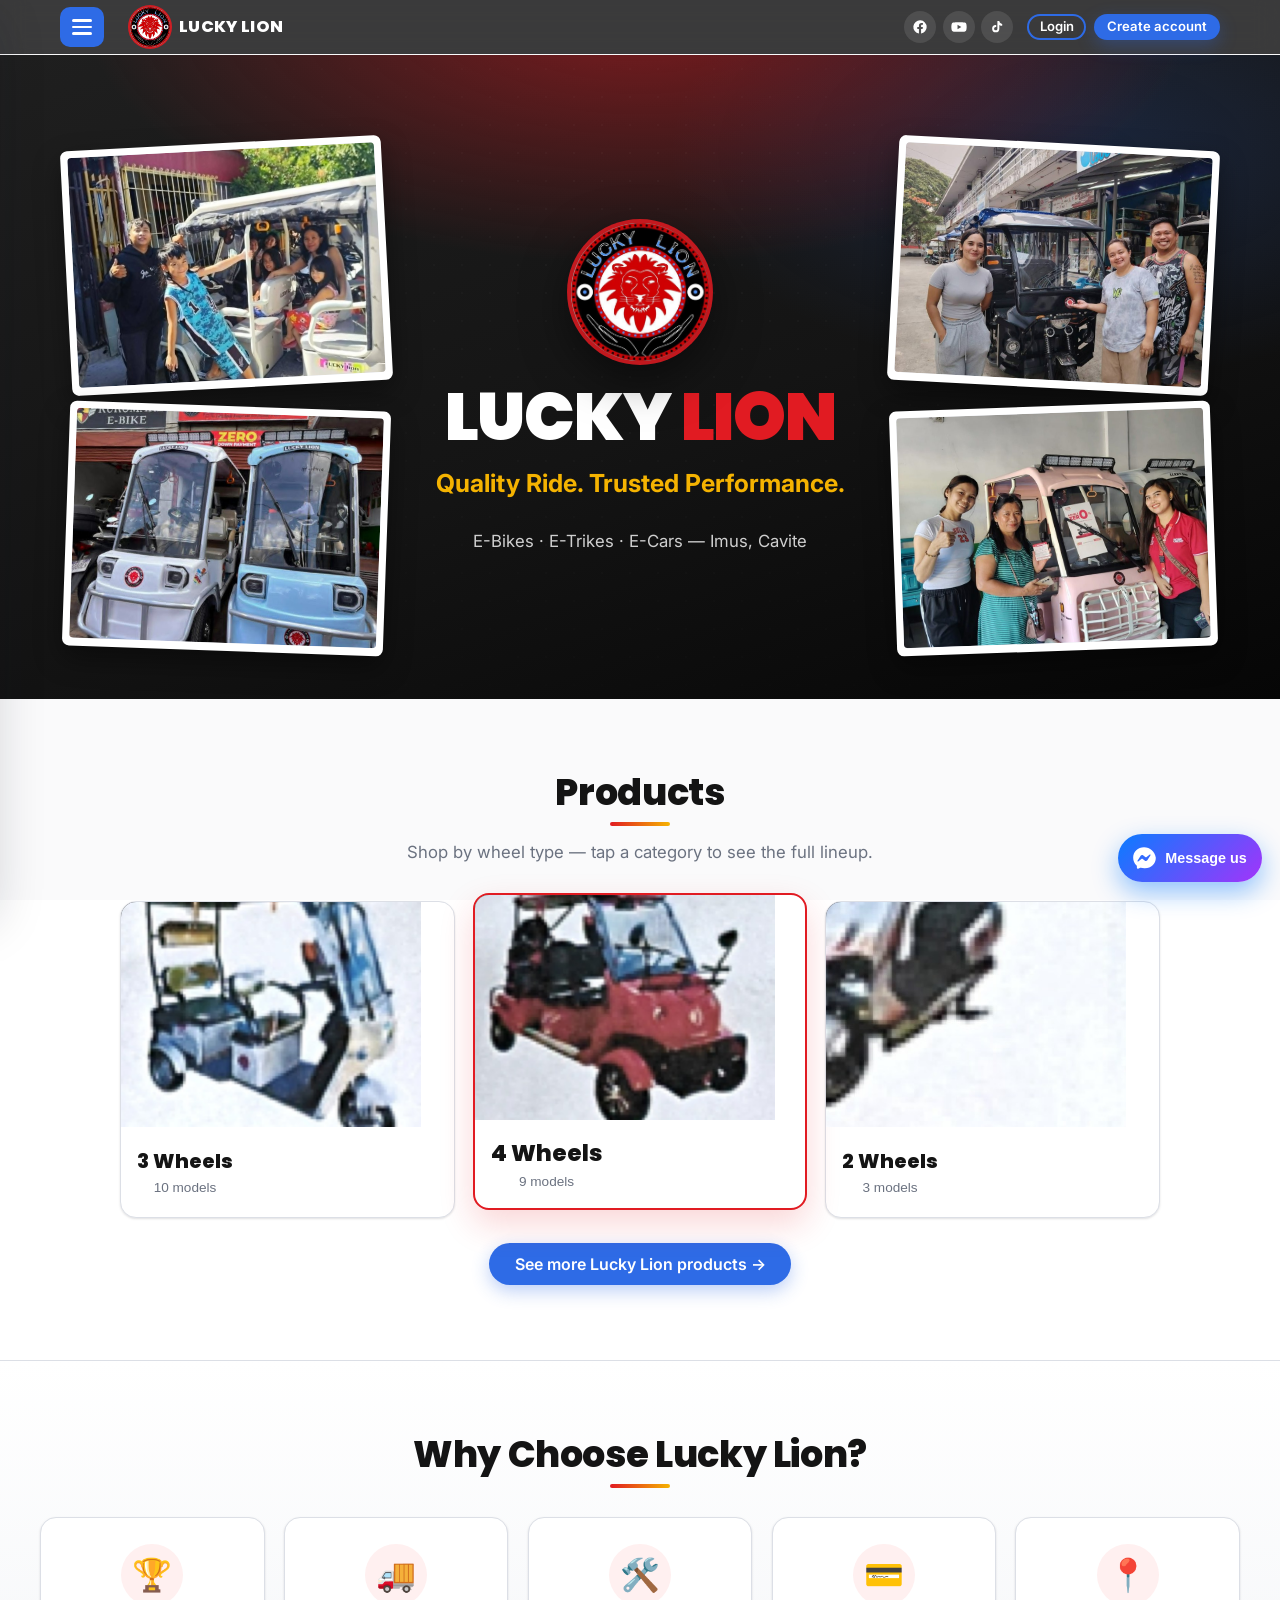
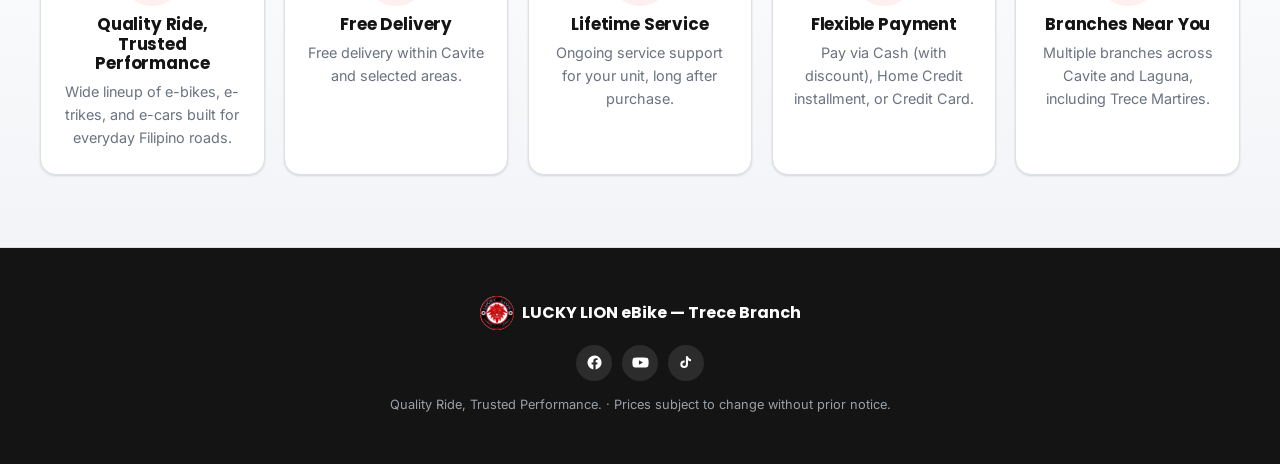
==== index.html @ f58fa8bd "Admin QA fix batch (9 items) incl. Trash Bin + Activity Log Implements the panel/QA feedback list: 1" ====
<!DOCTYPE html>
<html lang="en">
<head>
  <meta charset="UTF-8" />
  <meta name="viewport" content="width=device-width, initial-scale=1.0" />
  <title>Lucky Lion eBike</title>
  <meta name="description" content="Lucky Lion eBike — e-bikes, e-trikes, and e-cars across Cavite. Main branch: Buhay na Tubig, Imus. Quality Ride, Trusted Performance." />
  <meta name="theme-color" content="#141414" />
  <link rel="icon" href="assets/logo.jpg" />
  <link rel="preconnect" href="https://fonts.googleapis.com" />
  <link rel="preconnect" href="https://fonts.gstatic.com" crossorigin />
  <link href="https://fonts.googleapis.com/css2?family=Inter:wght@400;500;600;700&family=Poppins:wght@600;700;800;900&display=swap" rel="stylesheet" />
  <link rel="stylesheet" href="css/styles.css?v=20261110a" />
</head>
<body>
  <div id="themeDecor" aria-hidden="true"></div>

  <!-- sale/announcement ribbon — kept ABOVE the sticky header so it's never covered -->
  <div id="themeRibbon" class="theme-ribbon hidden" role="status"></div>

  <!-- ============ HEADER ============ -->
  <header class="site-header" id="siteHeader">
    <div class="header-inner">
      <!-- left: menu button opens the navigation sidebar (all nav + account live inside) -->
      <button class="hamburger drawer-btn" id="navDrawerBtn" aria-label="Open menu" aria-controls="publicDrawer" aria-expanded="false">
        <span></span><span></span><span></span>
        <span class="menu-badge hidden" id="memberMsgBadge" aria-hidden="true"></span>
      </button>

      <!-- brand -->
      <a href="#top" class="brand" aria-label="Lucky Lion home">
        <span class="logo-wrap"><img class="brand-mark" src="assets/logo.jpg" alt="Lucky Lion logo" /></span>
        <span class="brand-text" translate="no">LUCKY&nbsp;LION</span>
      </a>

      <!-- top-right: socials + (guest) Login/Create account + (member) bell + profile avatar -->
      <div class="nav-right">
        <div class="socials" id="hdrSocials"></div>
        <div class="hdr-auth guest-only" id="hdrAuth">
          <button class="btn btn-ghost btn-sm" id="loginBtn">Login</button>
          <button class="btn btn-primary btn-sm" id="signupBtn">Create account</button>
        </div>
        <div class="notif member-only" id="notifWrap">
          <button class="notif-btn" id="notifBell" aria-label="Notifications" aria-expanded="false">🔔<span class="notif-dot hidden" id="notifDot"></span></button>
          <div class="notif-panel hidden" id="notifPanel">
            <div class="notif-head">Notifications</div>
            <div class="notif-list" id="notifList"></div>
          </div>
        </div>
        <!-- customer profile avatar (shown when logged in) → My Profile / Log out -->
        <div class="member-menu member-only" id="memberAvatarMenu">
          <button class="avatar-btn" id="memberAvatarBtn" aria-label="Account menu" aria-expanded="false"><span class="avatar avatar-ph" id="memberAvatarImg">U</span></button>
          <div class="dropdown hidden" id="memberAvatarDropdown">
            <div class="dropdown-head" id="memberAvatarName">Member</div>
            <button data-panel="profile" id="avatarProfileBtn">🪪 My Profile</button>
            <button class="danger" id="logoutBtn">⏻ Log out</button>
          </div>
        </div>
      </div>
    </div>
  </header>

  <!-- ============ LEFT NAVIGATION SIDEBAR (all navigation lives here) ============ -->
  <div class="drawer-scrim hidden" id="publicScrim"></div>
  <aside class="drawer" id="publicDrawer" aria-label="Site menu" aria-hidden="true">
    <div class="drawer-top">
      <div class="drawer-user">
        <span class="logo-wrap"><img class="brand-mark" src="assets/logo.jpg" alt="" /></span>
        <div class="drawer-user-txt">
          <strong id="memberName">Lucky Lion</strong>
          <span id="drawerTagline">Quality Ride, Trusted Performance.</span>
        </div>
      </div>
      <button class="drawer-close" id="publicDrawerClose" aria-label="Close menu">Close</button>
    </div>
    <nav class="drawer-nav" aria-label="Site sections">
      <div class="drawer-group">Browse</div>
      <a class="drawer-link drawer-navlink" href="#store"><span class="di">🛒</span>Products</a>
      <a class="drawer-link drawer-navlink" data-cat="4-wheels" href="#products"><span class="di">🚗</span>4 Wheels</a>
      <a class="drawer-link drawer-navlink" data-cat="3-wheels" href="#products"><span class="di">🛺</span>3 Wheels</a>
      <a class="drawer-link drawer-navlink" data-cat="2-wheels" href="#products"><span class="di">🏍️</span>2 Wheels</a>
      <a class="drawer-link drawer-navlink" href="#about"><span class="di">ℹ️</span>About</a>
      <a class="drawer-link drawer-navlink" href="#location"><span class="di">📍</span>Location</a>

      <!-- shown when logged IN -->
      <div class="drawer-group member-only">My account</div>
      <button class="drawer-link member-only" id="memberDashBtn"><span class="di">🏠</span>Dashboard</button>
      <button class="drawer-link member-only" data-panel="profile"><span class="di">🪪</span>Profile</button>
      <button class="drawer-link member-only" data-panel="ebikes"><span class="di">🛵</span>My E-Bikes</button>
      <button class="drawer-link member-only" data-panel="messages"><span class="di">💬</span>Messages<span class="di-badge hidden" id="memberMsgBadge2"></span></button>
      <button class="drawer-link member-only" data-panel="maintenance"><span class="di">🔧</span>Maintenance</button>
      <button class="drawer-link member-only" data-panel="tips"><span class="di">💡</span>Tips</button>
      <button class="drawer-link member-only" data-panel="roadrules"><span class="di">🛑</span>Road Rules</button>
      <button class="drawer-link member-only" data-panel="schedule"><span class="di">🗓️</span>Schedule Repair</button>
    </nav>
  </aside>

  <main id="top">
    <!-- ============ HERO ============ -->
    <section class="hero" id="hero">
      <div class="hero-grid">
        <!-- left photo stack (desktop) -->
        <div class="hero-photos left" id="heroLeft" aria-hidden="true"></div>

        <div class="hero-center">
          <span class="logo-wrap hero-logo-wrap"><img class="hero-mark" src="assets/logo.jpg" alt="Lucky Lion eBike" /></span>
          <h1 class="hero-title" translate="no">LUCKY <span>LION</span></h1>
          <p class="hero-tagline" id="heroTagline">Quality Ride. Trusted Performance.</p>
          <p class="hero-sub">E-Bikes · E-Trikes · E-Cars — Imus, Cavite</p>
          <!-- single rotating photo (mobile only) -->
          <div class="hero-photos-mobile" id="heroMobile" aria-hidden="true"></div>
        </div>

        <!-- right photo stack (desktop) -->
        <div class="hero-photos right" id="heroRight" aria-hidden="true"></div>
      </div>
    </section>

    <!-- ============ STORE (homepage: 3 category tiles + see-more) ============ -->
    <section class="section" id="store">
      <h2 class="section-title">Products</h2>
      <p class="section-lead">Shop by wheel type — tap a category to see the full lineup.</p>
      <div id="storeGroups"><!-- 3 category tiles + See more, filled by app.js --></div>
    </section>

    <!-- ============ PRODUCTS LISTING (in-page page at #products) ============ -->
    <section class="section" id="productsView">
      <button class="view-back" id="productsBack" type="button"><span aria-hidden="true">←</span> Back to home</button>
      <h2 class="section-title">Our Products</h2>
      <p class="section-lead">The full Lucky Lion lineup. Tap any unit for photos, colours, and specs.</p>
      <div class="products-tabs" id="productsTabs"><!-- category tabs, filled by app.js --></div>
      <div id="productsGrid"><!-- filled by app.js --></div>
    </section>

    <!-- ============ PRODUCT DETAIL (dedicated per-unit page at #product/<id>) ============ -->
    <section class="section" id="productDetail">
      <button class="view-back" id="productDetailBack" type="button"><span aria-hidden="true">←</span> Back to products</button>
      <div id="productDetailBody"><!-- filled by app.js --></div>
    </section>

    <!-- ============ CUSTOMER DASHBOARD (in-page "page" at #account) ============ -->
    <section class="section" id="accountView">
      <button class="view-back" id="accountBack" type="button"><span aria-hidden="true">←</span> Browse products</button>
      <div id="accountBody"><!-- filled by app.js --></div>
    </section>

    <!-- ============ WHY CHOOSE US ============ -->
    <section class="section section-alt" id="why">
      <h2 class="section-title" id="whyHeading">Why Choose Lucky Lion?</h2>
      <div class="why-grid" id="whyGrid"><!-- filled by app.js --></div>
    </section>

    <!-- ============ ABOUT (in-page "page" at #about) ============ -->
    <section class="section" id="about">
      <button class="view-back" id="aboutBack" type="button"><span aria-hidden="true">←</span> Back to home</button>
      <h2 class="section-title" id="aboutHeading">About Lucky Lion eBike</h2>
      <p class="about-body" id="aboutBody"></p>
      <figure class="award">
        <img src="assets/about/award-world-class.jpg"
             alt="Lucky Lion receiving the World Class Philippines Award for Best E-Bike Marketing Company (2022): a gold trophy, achiever medal, and framed certificate."
             loading="lazy" />
        <figcaption>
          <span class="award-badge">🏆 Award-winning</span>
          <strong>World Class Philippines — Best E-Bike Marketing Company</strong>
          <span>Conferred to Lucky Lion by The World Class Philippines Awards Council at Okada Manila on 14 December 2022 — recognizing our success and achievements in the e-bike industry.</span>
        </figcaption>
      </figure>
    </section>

    <!-- ============ LOCATION (in-page "page" at #location) ============ -->
    <section class="section section-alt" id="location">
      <button class="view-back" id="locationBack" type="button"><span aria-hidden="true">←</span> Back to home</button>
      <h2 class="section-title">Our Locations</h2>
      <p class="section-lead">Visit any Lucky Lion branch across Cavite. Tap Call or Get directions for the branch nearest you.</p>
      <div id="locationList"><!-- filled by app.js --></div>
    </section>
  </main>

  <!-- ============ FOOTER ============ -->
  <footer class="site-footer">
    <div class="brand small" translate="no"><img src="assets/logo.jpg" alt="" /> LUCKY LION eBike — Trece Branch</div>
    <div class="footer-socials" id="footerSocials"></div>
    <p class="foot-note">Quality Ride, Trusted Performance. · Prices subject to change without prior notice.</p>
  </footer>

  <!-- floating Messenger button — opens an upward branch picker -->
  <div class="fab-msg-wrap" id="fabMsgWrap">
    <div class="fab-msg-menu hidden" id="fabMsgMenu" role="menu" aria-label="Message a branch">
      <div class="fab-msg-head">Message a branch</div>
      <div class="fab-msg-list" id="fabMsgList"><!-- filled by app.js --></div>
    </div>
    <button class="fab-messenger" id="fabMessenger" type="button" aria-haspopup="true" aria-expanded="false" aria-label="Message us on Messenger">
      <svg viewBox="0 0 24 24" aria-hidden="true"><path d="M12 2C6.36 2 2 6.13 2 11.7c0 2.91 1.19 5.44 3.14 7.19.16.14.26.35.27.57l.05 1.78c.02.57.6.94 1.12.71l1.99-.88c.17-.07.36-.09.54-.04 1.19.33 2.46.48 3.8.42 5.64 0 10-4.13 10-9.7C22 6.13 17.64 2 12 2Zm6 7.46-2.93 4.66c-.47.74-1.47.93-2.18.4l-2.33-1.75a.6.6 0 0 0-.72 0l-3.15 2.39c-.42.32-.97-.18-.69-.63l2.93-4.66c.47-.74 1.47-.93 2.18-.4l2.33 1.75c.21.16.51.16.72 0l3.15-2.39c.42-.32.97.18.69.63Z"/></svg>
      <span>Message us</span>
    </button>
  </div>

  <!-- ============ MODALS ============ -->
  <!-- login -->
  <div class="modal-backdrop hidden" id="loginModal">
    <div class="modal modal-sm" role="dialog" aria-modal="true">
      <button class="modal-close" data-close>&times;</button>
      <h3 class="modal-title">Member Login</h3>
      <p class="modal-note">New here? <a href="#" id="toSignupLink" class="link">Create an account</a>.</p>
      <form id="loginForm" class="form">
        <label>Username <input type="text" id="loginUser" autocomplete="username" required /></label>
        <label>Password <input type="password" id="loginPass" autocomplete="current-password" required /></label>
        <label class="checkbox chk-show"><input type="checkbox" id="loginShowPass" /> Show password</label>
        <div class="form-row">
          <label class="checkbox"><input type="checkbox" id="loginRemember" /> Remember me</label>
          <a href="#" id="forgotLink" class="link">Forgot password?</a>
        </div>
        <p class="form-error hidden" id="loginError"></p>
        <button type="submit" class="btn btn-primary full">Login</button>
      </form>
      <p class="demo-hint">Demo — customer: <code>user / user123</code> · staff: <code>staff / staff123</code> · admin: <code>admin / admin123</code></p>
    </div>
  </div>

  <!-- contact number picker -->
  <div class="modal-backdrop hidden" id="contactModal">
    <div class="modal modal-sm" role="dialog" aria-modal="true">
      <button class="modal-close" data-close>&times;</button>
      <h3 class="modal-title">📞 Contact Lucky Lion</h3>
      <p class="modal-note">Choose the line for your concern.</p>
      <div id="contactPickList" class="pick-list"></div>
    </div>
  </div>

  <!-- create account -->
  <div class="modal-backdrop hidden" id="signupModal">
    <div class="modal modal-sm" role="dialog" aria-modal="true">
      <button class="modal-close" data-close>&times;</button>
      <h3 class="modal-title">Create your account</h3>
      <p class="modal-note">Join to book repairs, track your e-bikes, and message the branch directly.</p>
      <form id="signupForm" class="form">
        <label>Full name <input name="name" autocomplete="name" required /></label>
        <label>Username <input name="username" autocomplete="username" required /></label>
        <label>Password <input name="password" type="password" autocomplete="new-password" required minlength="4" /></label>
        <label class="checkbox chk-show"><input type="checkbox" id="signupShowPass" /> Show password</label>
        <div class="grid2">
          <label>Phone <input name="phone" autocomplete="tel" inputmode="numeric" /></label>
          <label>Email <input name="email" type="email" autocomplete="email" /></label>
        </div>
        <label>Address <input name="address" autocomplete="street-address" /></label>
        <label>Nearest branch <select name="branch" id="signupBranch" required>
          <option value="" selected disabled>— choose the branch nearest you —</option>
        </select></label>
        <p class="form-error hidden" id="signupError"></p>
        <button type="submit" class="btn btn-primary full">Create account</button>
      </form>
      <p class="demo-hint">Already have an account? <a href="#" id="toLoginLink" class="link">Log in</a></p>
    </div>
  </div>

  <!-- member panel (profile/etc.) -->
  <div class="modal-backdrop hidden" id="panelModal">
    <div class="modal" role="dialog" aria-modal="true">
      <button class="modal-close" data-close>&times;</button>
      <div id="panelBody"></div>
    </div>
  </div>

  <script src="js/config.js?v=20260827a"></script>
  <script src="js/branches.js?v=20261110a"></script>
  <script src="js/themes.js?v=20260827a"></script>
  <script src="js/store.js?v=20260827a"></script>
  <script src="js/api.js?v=20261110a"></script>
  <script src="js/app.js?v=20261110a"></script>
</body>
</html>
---- css/styles.css ----
/* ===========================================================
   Lucky Lion eBike — modern theme
   Palette from the real logo: red #E11B22 · black #141414 · blue #2E6BE6
   Fully responsive (mobile / tablet / desktop). Vanilla CSS, no build step.
   =========================================================== */
:root {
  --red: #e11b22;
  --red-dark: #b3141b;
  --red-soft: #fff0f0;
  /* blue (from the logo) = everyday interaction: secondary buttons, hovers, selected
     states, focus. Red stays for the brand, primary CTAs, SALE badges and destructive actions. */
  --accent: #2e6be6;
  --accent-dark: #1d52c4;
  --accent-soft: #eef3fe;
  --ink: #141414;
  --ink-2: #3a3a3a;
  --blue: #2e6be6;
  --gold: #f5b301;
  --paper: #ffffff;
  --bg: #fafafb;
  --mist: #f2f4f7;
  --line: #dcdfe6;
  --divider: #c3c8d2;
  --muted: #6b7280;

  --shadow-sm: 0 1px 2px rgba(16, 24, 40, .06), 0 1px 3px rgba(16, 24, 40, .08);
  --shadow: 0 8px 24px rgba(16, 24, 40, .10);
  --shadow-lg: 0 20px 48px rgba(16, 24, 40, .18);
  --ring: 0 0 0 3px rgba(46, 107, 230, .25);

  --r-sm: 10px; --r: 16px; --r-lg: 22px; --r-pill: 999px;
  --maxw: 1200px;
  --header-h: 54px;
  --font-body: "Inter", system-ui, -apple-system, "Segoe UI", Roboto, Arial, sans-serif;
  --font-head: "Poppins", var(--font-body);
  --ease: cubic-bezier(.4, 0, .2, 1);
}

* { box-sizing: border-box; }
html { scroll-behavior: smooth; scroll-padding-top: calc(var(--header-h) + 12px); -webkit-text-size-adjust: 100%; overflow-x: hidden; }
body {
  margin: 0; font-family: var(--font-body); color: var(--ink); background: transparent;
  line-height: 1.6; -webkit-font-smoothing: antialiased; overflow-x: hidden;
}
#themeDecor { position: fixed; inset: 0; z-index: -1; background: var(--bg); pointer-events: none; }
h1, h2, h3, h4 { font-family: var(--font-head); line-height: 1.15; margin: 0; letter-spacing: -.01em; }
a { color: inherit; text-decoration: none; }
img { max-width: 100%; display: block; }
.hidden { display: none !important; }
::selection { background: var(--red); color: #fff; }
/* hide scrollbars (removes the scrollbar "line" some mobile browsers overlay) */
html { scrollbar-width: none; -ms-overflow-style: none; }
::-webkit-scrollbar { width: 0; height: 0; background: transparent; }

/* ---------- buttons ---------- */
.btn {
  cursor: pointer; border: 0; border-radius: var(--r-pill);
  padding: .62rem 1.25rem; font-family: var(--font-body); font-weight: 600; font-size: .92rem;
  display: inline-flex; align-items: center; gap: .45rem; line-height: 1;
  transition: transform .12s var(--ease), box-shadow .18s var(--ease), background .18s var(--ease), color .18s var(--ease);
  white-space: nowrap;
}
.btn:active { transform: translateY(1px) scale(.99); }
.btn-primary { background: var(--accent); color: #fff; box-shadow: 0 6px 18px rgba(46, 107, 230, .32); }
.btn-primary:hover { background: var(--accent-dark); box-shadow: 0 10px 26px rgba(46, 107, 230, .4); transform: translateY(-1px); }
.btn-login { background: #fff; color: var(--ink); box-shadow: var(--shadow-sm); }
.btn-login:hover { background: #f3f4f6; }
.btn-ghost { background: transparent; color: var(--accent); box-shadow: inset 0 0 0 2px var(--accent); }
.btn-ghost:hover { background: var(--accent); color: #fff; }
.btn.full { width: 100%; justify-content: center; }
.btn-sm { padding: .38rem .8rem; font-size: .82rem; }
:focus-visible { outline: none; box-shadow: var(--ring); border-radius: 8px; }

/* ===========================================================
   HEADER
   =========================================================== */
.site-header {
  position: sticky; top: 0; z-index: 60;
  color: #fff; border-bottom: 1px solid rgba(255, 255, 255, .08);
}
/* Glass (tint + blur) lives on a pseudo-element, NOT on .site-header itself:
   a backdrop-filter on the header would make it the containing block for the
   fixed mobile account drawer, collapsing it to ~0 height. */
.site-header::before {
  content: ""; position: absolute; inset: 0; z-index: -1;
  background: rgba(17, 17, 17, .82);
  -webkit-backdrop-filter: saturate(160%) blur(12px);
  backdrop-filter: saturate(160%) blur(12px);
}
.header-inner {
  max-width: var(--maxw); margin: 0 auto; min-height: var(--header-h);
  display: flex; align-items: center; gap: 1.6rem;
  padding: 5px 1.25rem;
}
.nav-toggle {
  display: none; width: 42px; height: 40px; border: 0; border-radius: var(--r-sm);
  background: rgba(255, 255, 255, .1); cursor: pointer; padding: 0 11px; gap: 5px;
  flex-direction: column; align-items: center; justify-content: center;
}
.nav-toggle span { display: block; width: 20px; height: 2px; background: #fff; border-radius: 2px; transition: .25s var(--ease); }
.nav-toggle[aria-expanded="true"] span:nth-child(1) { transform: translateY(7px) rotate(45deg); }
.nav-toggle[aria-expanded="true"] span:nth-child(2) { opacity: 0; }
.nav-toggle[aria-expanded="true"] span:nth-child(3) { transform: translateY(-7px) rotate(-45deg); }

.nav-left { display: flex; gap: 1.5rem; align-items: center; flex: 1; justify-content: space-evenly; }
.nav-link {
  font-weight: 500; font-size: .94rem; color: #e5e7eb; padding: .35rem .15rem; position: relative;
}
.nav-link::after {
  content: ""; position: absolute; left: 0; right: 0; bottom: -2px; height: 2px;
  background: var(--accent); border-radius: 2px; transform: scaleX(0); transform-origin: left; transition: transform .2s var(--ease);
}
.nav-link:hover { color: #fff; }
.nav-link:hover::after { transform: scaleX(1); }
/* Store dropdown (desktop hover) */
.nav-item { position: relative; display: flex; align-items: center; }
.nav-caret { font-size: .7rem; opacity: .85; margin-left: .1rem; }
.nav-sub {
  position: absolute; top: 100%; left: -12px; min-width: 190px; z-index: 60;
  display: flex; flex-direction: column; gap: 2px; padding: .4rem;
  background: rgba(17, 17, 17, .98); -webkit-backdrop-filter: blur(12px); backdrop-filter: blur(12px);
  border: 1px solid rgba(255, 255, 255, .1); border-radius: 12px; box-shadow: var(--shadow-lg);
  opacity: 0; visibility: hidden; transform: translateY(6px); transition: opacity .18s var(--ease), transform .18s var(--ease);
}
.nav-item.has-sub:hover .nav-sub, .nav-item.has-sub:focus-within .nav-sub { opacity: 1; visibility: visible; transform: translateY(0); }
.nav-sublink { color: #e5e7eb; padding: .5rem .7rem; border-radius: 8px; font-size: .9rem; font-weight: 500; white-space: nowrap; }
.nav-sublink:hover { background: rgba(255, 255, 255, .09); color: #fff; }
.wheel-group { scroll-margin-top: 88px; }

.brand { display: flex; align-items: center; gap: .6rem; flex: none; }
.logo-wrap { position: relative; display: inline-block; line-height: 0; border-radius: 50%; }
.hero-logo-wrap { display: block; width: fit-content; margin: 0 auto 1.1rem; }
/* decorative bow sitting on top of the framed circle */
.theme-topper { position: absolute; top: -11px; left: 50%; transform: translateX(-50%); width: 28px; height: 18px; z-index: 4; pointer-events: none; filter: drop-shadow(0 1px 2px rgba(0, 0, 0, .35)); }
.theme-topper svg { display: block; width: 100%; height: 100%; }
.hero-logo-wrap .theme-topper { width: 54px; height: 34px; top: -20px; }
/* themed frame ring around the whole logo circle (only when a theme is active) */
body[data-theme] .logo-wrap { padding: 4px; box-shadow: 0 2px 10px rgba(0, 0, 0, .28); }
body[data-theme] .hero-logo-wrap { padding: 7px; }
body[data-theme] .brand-mark { box-shadow: 0 0 0 2px #fff; }
body[data-theme] .hero-mark { box-shadow: 0 0 0 3px #fff; }
body[data-theme="newyear"] .logo-wrap { background: repeating-conic-gradient(#1a2980 0 20deg, #26d0ce 20deg 40deg); }
body[data-theme="valentines"] .logo-wrap { background: repeating-conic-gradient(#e0245e 0 20deg, #ff9dc0 20deg 40deg); }
body[data-theme="easter"] .logo-wrap { background: conic-gradient(#a1c4fd, #c2e9fb, #e0c3fc, #ffd1e8, #a1c4fd); }
body[data-theme="summer"] .logo-wrap { background: repeating-conic-gradient(#ff8008 0 20deg, #ffd200 20deg 40deg); }
body[data-theme="mothers"] .logo-wrap { background: repeating-conic-gradient(#cc2b5e 0 20deg, #ff9a9e 20deg 40deg); }
body[data-theme="fathers"] .logo-wrap { background: repeating-conic-gradient(#283e51 0 20deg, #4b79a1 20deg 40deg); }
body[data-theme="backtoschool"] .logo-wrap { background: repeating-conic-gradient(#c0392b 0 20deg, #f5af19 20deg 40deg); }
body[data-theme="independence"] .logo-wrap { background: conic-gradient(#0038a8 0 33%, #ce1126 33% 66%, #fcd116 66% 100%); }
body[data-theme="halloween"] .logo-wrap { background: repeating-conic-gradient(#ff7518 0 18deg, #1a1a1a 18deg 36deg); }
body[data-theme="christmas"] .logo-wrap { background: repeating-conic-gradient(#c0392b 0 18deg, #fff 18deg 36deg, #146b3a 36deg 54deg, #fff 54deg 72deg); }
body[data-theme="yearend"] .logo-wrap { background: repeating-conic-gradient(#414345 0 20deg, #bdc3c7 20deg 40deg); }
.theme-ribbon { color: #fff; text-align: center; font-weight: 700; font-size: .85rem; padding: .5rem 1rem; letter-spacing: .3px; }

/* themed frame around the hero photo polaroids */
body[data-theme="newyear"] { --frame1: #1a2980; --frame2: #26d0ce; }
body[data-theme="valentines"] { --frame1: #e0245e; --frame2: #ff9dc0; }
body[data-theme="easter"] { --frame1: #8ec5fc; --frame2: #e0c3fc; }
body[data-theme="summer"] { --frame1: #ff8008; --frame2: #ffd200; }
body[data-theme="mothers"] { --frame1: #cc2b5e; --frame2: #ff9a9e; }
body[data-theme="fathers"] { --frame1: #283e51; --frame2: #4b79a1; }
body[data-theme="backtoschool"] { --frame1: #c0392b; --frame2: #f5af19; }
body[data-theme="independence"] { --frame1: #0038a8; --frame2: #ce1126; }
body[data-theme="halloween"] { --frame1: #ff7518; --frame2: #1a1a1a; }
body[data-theme="christmas"] { --frame1: #c0392b; --frame2: #146b3a; }
body[data-theme="yearend"] { --frame1: #414345; --frame2: #bdc3c7; }
body[data-theme] .polaroid { box-shadow: 0 0 0 3px var(--frame1, #fff), 0 0 0 6px var(--frame2, transparent), 0 12px 28px rgba(0, 0, 0, .4); }

/* falling festive particles in the hero */
.hero-fall { position: absolute; inset: 0; overflow: hidden; pointer-events: none; z-index: 0; }
.hero-fall span { position: absolute; top: -10%; animation: heroFall linear infinite; will-change: transform; }
@keyframes heroFall { to { transform: translateY(720px) rotate(360deg); } }
@media (prefers-reduced-motion: reduce) { .hero-fall { display: none; } }

/* bottom scenery silhouette (trees / palms) per theme, grounded on a soft snow glow */
.hero-silhouette { position: absolute; left: 0; right: 0; bottom: 0; height: clamp(90px, 13vh, 150px); background-repeat: repeat-x; background-position: bottom center; background-size: auto 100%; opacity: .32; pointer-events: none; z-index: 0; }
.hero-silhouette::after { content: ""; position: absolute; left: 0; right: 0; bottom: 0; height: 40%; background: linear-gradient(to top, rgba(255, 255, 255, .22), transparent); }
.brand-mark { width: 40px; height: 40px; border-radius: 50%; object-fit: cover; box-shadow: 0 0 0 2px rgba(225, 27, 34, .9); }
.brand-text { font-family: var(--font-head); font-weight: 800; letter-spacing: .3px; font-size: 1.02rem; display: flex; flex-direction: column; line-height: 1; }
.brand-text small { font-weight: 600; color: var(--red); letter-spacing: 3px; font-size: .6rem; margin-top: 2px; }

.nav-right { display: flex; align-items: center; gap: .85rem; margin-left: auto; }
.hdr-info { display: flex; flex-direction: row; align-items: center; gap: .95rem; font-size: .8rem; }
.hdr-info > * + *::before {
  content: ""; position: absolute; left: -.5rem; top: 50%; transform: translateY(-50%);
  width: 1px; height: 13px; background: rgba(255, 255, 255, .22);
}
.hdr-info > * { position: relative; }
.hdr-phone { font-weight: 700; color: #fff; white-space: nowrap; display: inline-flex; align-items: center; gap: .3rem; }
.hdr-phone svg { width: 13px; height: 13px; fill: currentColor; flex: none; }
.hdr-mini { color: #cbd5e1; white-space: nowrap; }
.hdr-mini:hover { color: #fff; }
.socials { display: flex; gap: .4rem; }
.socials a { width: 32px; height: 32px; border-radius: 50%; display: grid; place-items: center; background: rgba(255, 255, 255, .1); color: #fff; transition: .2s var(--ease); }
.socials a:hover { background: var(--accent); transform: translateY(-2px); }
.socials svg { width: 16px; height: 16px; fill: currentColor; }

/* member menu */
.member-menu, .guest-menu { position: relative; }
.hamburger { width: 44px; height: 40px; border-radius: var(--r-sm); border: 0; cursor: pointer; background: var(--accent); display: grid; gap: 4px; place-content: center; }
.hamburger span { display: block; width: 20px; height: 2.5px; background: #fff; border-radius: 2px; }
.dropdown {
  position: absolute; right: 0; top: 50px; width: 230px; background: #fff; color: var(--ink);
  border-radius: var(--r); overflow: hidden; box-shadow: var(--shadow-lg); border: 1px solid var(--line);
  animation: pop .16s var(--ease);
}
@keyframes pop { from { opacity: 0; transform: translateY(-6px); } }
.dropdown-head { padding: .8rem 1rem; font-weight: 700; background: var(--ink); color: #fff; font-size: .85rem; }
.dropdown button { display: block; width: 100%; text-align: left; padding: .78rem 1rem; border: 0; background: #fff; cursor: pointer; font: inherit; font-size: .92rem; border-bottom: 1px solid var(--line); transition: .15s var(--ease); }
.dropdown button:last-child { border-bottom: 0; }
.dropdown button:hover { background: var(--mist); color: var(--accent); padding-left: 1.25rem; }
.dropdown button.danger { color: var(--red); font-weight: 600; }
/* Browse links shown inside the account dropdown (all widths now — the tile grid) */
.dropdown-nav { display: block; background: #fff; border-bottom: 2px solid var(--line); }
.drawer-navlink { display: block; padding: .78rem 1rem; color: var(--ink); font-weight: 600; font-size: .92rem; border-bottom: 1px solid var(--line); transition: .15s var(--ease); }
.drawer-navlink:hover { background: var(--mist); color: var(--accent); padding-left: 1.25rem; }
.drawer-sublink { padding-left: 1.9rem; font-weight: 500; font-size: .88rem; color: var(--muted); }
.drawer-sublink:hover { padding-left: 2.1rem; }
/* Account-menu tiles: base (desktop) = plain inline icon before a list-row label.
   Section headers hidden on desktop; the grid/tile look is applied only ≤900px below. */
.menu-sec-h { display: none; }
.mi { display: inline-block; margin-right: .55rem; }
/* Mobile: the account menu is a full-height panel that slides in from the right edge */
@media (max-width: 900px) {
  #guestDropdown, #memberDropdown {
    position: fixed; top: var(--header-h); right: 0; bottom: 0; left: auto;
    width: min(82vw, 320px); max-width: 320px; min-width: 0; border-radius: 0;
    overflow-y: auto; box-shadow: -12px 0 34px rgba(0, 0, 0, .32); z-index: 70;
  }
  #guestDropdown:not(.hidden), #memberDropdown:not(.hidden) { animation: drawerInRight .26s var(--ease); }
}
@keyframes drawerInRight { from { transform: translateX(100%); } to { transform: none; } }

/* ===== Burger menus as grouped icon-tile grids (public + staff drawer), ALL widths ===== */
/* section header inside the account drawer / dropdown */
.menu-sec-h {
  display: block; font-size: .68rem; letter-spacing: .14em; text-transform: uppercase;
  color: var(--muted); font-weight: 700; padding: .9rem 1rem .35rem;
}
.menu-grid { display: grid; grid-template-columns: repeat(auto-fill, minmax(90px, 1fr)); gap: .45rem; padding: 0 .6rem .55rem; }
/* each nav link / account button becomes a centered icon tile */
.menu-grid > .mtile {
  position: relative; display: flex; flex-direction: column; align-items: center; justify-content: flex-start;
  gap: .28rem; width: auto; text-align: center; padding: .72rem .35rem; border: 1px solid var(--line);
  border-bottom: 1px solid var(--line); border-radius: var(--r-sm); background: #fff; color: var(--ink);
  font-weight: 600; font-size: .77rem; line-height: 1.15; box-shadow: var(--shadow-sm);
}
.menu-grid > .mtile:hover { background: var(--accent); border-color: var(--accent); color: #fff; padding-left: .35rem; }
.menu-grid > .mtile .mi { display: block; margin: 0; font-size: 1.35rem; }
.menu-grid > .mtile .menu-badge.inline { position: absolute; top: 5px; right: 5px; margin: 0; }
/* full-width Log out row below the last grid */
.mtile-wide {
  display: flex; align-items: center; justify-content: center; gap: .55rem; width: calc(100% - 1.2rem);
  margin: .1rem .6rem .8rem; padding: .72rem .9rem; border: 1px solid var(--line); border-radius: var(--r-sm);
  background: #fff; font-weight: 700; font-size: .9rem;
}
.mtile-wide .mi { display: inline-block; margin: 0; font-size: 1.1rem; }
.mtile.danger { color: var(--red); }
.mtile-wide.danger:hover { background: var(--red); color: #fff; border-color: var(--red); }

/* Side-drawers (staff/admin portal + public site) → tile grid (group headers span the row) */
#staffDrawer .drawer-nav, #publicDrawer .drawer-nav { display: grid; grid-template-columns: repeat(auto-fill, minmax(90px, 1fr)); gap: .45rem; padding: .6rem; align-content: start; }
#staffDrawer .drawer-group, #publicDrawer .drawer-group { grid-column: 1 / -1; padding: .7rem .25rem .1rem; }
#staffDrawer .drawer-link, #publicDrawer .drawer-link {
  position: relative; flex-direction: column; align-items: center; justify-content: flex-start; gap: .28rem;
  text-align: center; padding: .72rem .3rem; border: 1px solid var(--line); border-left: 1px solid var(--line);
  border-radius: var(--r-sm); background: #fff; font-size: .73rem; font-weight: 600; line-height: 1.15; box-shadow: var(--shadow-sm);
}
#staffDrawer .drawer-link:hover, #publicDrawer .drawer-link:hover { background: var(--mist); }
#staffDrawer .drawer-link.is-active, #publicDrawer .drawer-link.is-active { border-color: var(--accent); background: var(--accent-soft); color: var(--accent); }
#staffDrawer .drawer-link .di, #publicDrawer .drawer-link .di { width: auto; font-size: 1.4rem; }
#staffDrawer .drawer-link .di-badge, #publicDrawer .drawer-link .di-badge,
#staffDrawer .drawer-link .di-ext, #publicDrawer .drawer-link .di-ext { position: absolute; top: 4px; right: 5px; margin: 0; }

/* Desktop (>900px): the public account dropdown stays an anchored box, but wide enough for the
   tile grid and scrollable if the Browse + account tiles run tall. */
@media (min-width: 901px) {
  #guestDropdown, #memberDropdown { width: 300px; max-height: calc(100vh - 70px); overflow: hidden auto; }
}

/* ===========================================================
   HERO
   =========================================================== */
.hero {
  position: relative; text-align: center; color: #fff; padding: clamp(3rem, 8vw, 5.5rem) 1.25rem clamp(1.8rem, 4vw, 3rem);
  background:
    radial-gradient(900px 420px at 50% -8%, rgba(225, 27, 34, .5), transparent 62%),
    radial-gradient(700px 380px at 85% 15%, rgba(46, 107, 230, .18), transparent 60%),
    linear-gradient(160deg, #1f1f1f 0%, #141414 55%, #060606 100%);
  overflow: hidden;
}
.hero::before {
  content: ""; position: absolute; inset: 0;
  background-image: radial-gradient(rgba(255, 255, 255, .05) 1.2px, transparent 1.3px);
  background-size: 28px 28px; opacity: .6; mask-image: radial-gradient(circle at 50% 30%, #000, transparent 75%);
}
.hero::after { content: ""; position: absolute; inset: 0; background-image: var(--hero-motif, none); background-repeat: repeat; pointer-events: none; z-index: 0; }
.hero > * { position: relative; z-index: 1; }

/* hero 3-column layout: photos | center | photos */
.hero-grid { max-width: var(--maxw); margin: 0 auto; display: grid; grid-template-columns: 1fr auto 1fr; align-items: center; gap: clamp(1rem, 4vw, 3rem); }
.hero-center { text-align: center; }
.hero-photos { display: flex; flex-direction: column; gap: 1.1rem; }
.hero-photos.left { align-items: flex-end; }
.hero-photos.right { align-items: flex-start; }

/* polaroid frame */
.polaroid { background: #fff; padding: 7px 7px 8px; border-radius: 7px; box-shadow: 0 12px 28px rgba(0, 0, 0, .4); transform: rotate(var(--tilt, -2deg)); transition: transform .25s var(--ease); }
.polaroid:hover { transform: rotate(0) scale(1.04); z-index: 3; }
.polaroid .frame { width: clamp(180px, 24vw, 340px); aspect-ratio: 4 / 3; border-radius: 4px; overflow: hidden; position: relative; background: #e9ebf0; }
.polaroid .frame img { position: absolute; inset: 0; width: 100%; height: 100%; object-fit: cover; opacity: 1; transition: opacity .7s var(--ease); }
.polaroid .frame img.fading { opacity: 0; }
.hero-photos-mobile { display: none; }
.hero-photos-mobile .polaroid { margin: 0; --tilt: -1.5deg; }
.hero-photos-mobile .polaroid .frame { width: min(78vw, 300px); }
.hero-mobile-wrap { position: relative; display: flex; justify-content: center; margin-top: 1.3rem; }
.hero-nav { position: absolute; top: 50%; transform: translateY(-50%); width: 42px; height: 42px; border-radius: 50%; border: 0; background: rgba(0, 0, 0, .38); color: #fff; font-size: 1.7rem; line-height: 1; display: grid; place-items: center; cursor: pointer; z-index: 4; -webkit-backdrop-filter: blur(2px); backdrop-filter: blur(2px); }
.hero-nav:hover, .hero-nav:active { background: rgba(225, 27, 34, .78); }
.hero-nav.prev { left: 4%; }
.hero-nav.next { right: 4%; }
.hero-dots { display: flex; gap: 6px; justify-content: center; margin-top: .7rem; }
.hero-dots i { width: 6px; height: 6px; border-radius: 50%; background: rgba(255, 255, 255, .35); }
.hero-dots i.on { background: var(--red); }

.hero-mark { width: clamp(96px, 22vw, 138px); aspect-ratio: 1; display: block; border-radius: 50%; box-shadow: 0 0 0 4px rgba(225, 27, 34, .85), 0 16px 48px rgba(0, 0, 0, .55); }
@keyframes floaty { 50% { transform: translateY(-8px); } }
.hero-title { font-family: var(--font-head); font-size: clamp(2.1rem, 7vw, 4.2rem); font-weight: 900; letter-spacing: -.02em; }
.hero-title span { color: var(--red); }
.hero-tagline { font-size: clamp(1.05rem, 3vw, 1.55rem); color: var(--gold); font-weight: 700; margin-top: .5rem; }
.hero-sub { color: #cfcfcf; margin-top: .35rem; font-size: clamp(.9rem, 2.4vw, 1.05rem); }
.hero-cta { margin-top: 1.7rem; }
/* mobile: drop the side stacks, show one rotating photo below the logo */
@media (max-width: 860px) {
  .hero-grid { grid-template-columns: 1fr; }
  .hero-photos.left, .hero-photos.right { display: none; }
  .hero-photos-mobile { display: block; }
}

/* ===========================================================
   SECTIONS
   =========================================================== */
.section { max-width: var(--maxw); margin: 0 auto; padding: clamp(2.6rem, 6vw, 4.5rem) 1.25rem; }
.section-alt { max-width: none; background: linear-gradient(180deg, #fff, var(--mist)); border-top: 1px solid var(--line); border-bottom: 1px solid var(--line); }
.section-alt > * { max-width: var(--maxw); margin-left: auto; margin-right: auto; }
.section-title { font-size: clamp(1.55rem, 4vw, 2.3rem); font-weight: 800; text-align: center; position: relative; padding-bottom: .8rem; margin-bottom: 1.8rem; }
.section-title::after { content: ""; position: absolute; left: 50%; bottom: 0; transform: translateX(-50%); width: 60px; height: 4px; border-radius: 4px; background: linear-gradient(90deg, var(--red), var(--gold)); }
.section-lead { text-align: center; color: var(--muted); margin: -1rem auto 2.2rem; max-width: 640px; font-size: clamp(.95rem, 2.4vw, 1.05rem); }
/* empty-state note (no negative top margin, so it never clips under a search box / preceding element) */
.empty-note { text-align: center; color: var(--muted); margin: .5rem 0 0; padding: 1rem .5rem; font-size: .95rem; }

/* ---------- store ---------- */
.wheel-group { margin-bottom: clamp(2rem, 5vw, 3rem); }
.wheel-group.group-highlight { background: #fff8f8; border: 1px solid #f3d6d9; border-radius: var(--r-lg); padding: 1.1rem 1.1rem .4rem; }
.wheel-head { display: flex; align-items: center; gap: .7rem; margin-bottom: 1.2rem; font-family: var(--font-head); font-size: clamp(1.1rem, 3vw, 1.35rem); font-weight: 700; }
.wheel-head .pill { background: var(--ink); color: #fff; border-radius: var(--r-pill); font-size: .7rem; padding: .25rem .75rem; font-weight: 600; letter-spacing: .3px; }
.model-grid { display: grid; grid-template-columns: repeat(auto-fill, minmax(230px, 1fr)); gap: clamp(.9rem, 2.4vw, 1.3rem); }
.model-card { background: #fff; border: 1px solid var(--line); border-radius: var(--r); overflow: hidden; cursor: pointer; text-align: left; padding: 0; box-shadow: var(--shadow-sm); transition: transform .16s var(--ease), box-shadow .2s var(--ease), border-color .2s var(--ease); }
.model-card:hover { transform: translateY(-6px); box-shadow: var(--shadow-lg); border-color: rgba(225, 27, 34, .5); }
.model-thumb { aspect-ratio: 4 / 3; display: grid; place-items: center; color: #fff; position: relative; background: radial-gradient(120% 120% at 30% 20%, #333 0%, var(--ink) 70%); }
.model-thumb .ph-mark { width: 48%; opacity: .95; transition: transform .3s var(--ease); }
.model-card:hover .ph-mark { transform: scale(1.08) rotate(-2deg); }
.model-photo { position: absolute; inset: 0; width: 100%; height: 100%; object-fit: cover; z-index: 1; transition: transform .3s var(--ease); }
.model-card:hover .model-photo { transform: scale(1.05); }

/* model gallery (modal) */
.gallery { display: flex; flex-direction: column; gap: .6rem; }
.gallery-main { border-radius: var(--r); overflow: hidden; aspect-ratio: 4/3; background: var(--mist); }
.gallery-main img { width: 100%; height: 100%; object-fit: cover; }
.gallery-thumbs { display: flex; gap: .5rem; flex-wrap: wrap; }
.gthumb { width: 62px; height: 52px; border-radius: 8px; overflow: hidden; border: 2px solid transparent; padding: 0; cursor: pointer; background: var(--mist); }
.gthumb img { width: 100%; height: 100%; object-fit: cover; }
.gthumb.active { border-color: var(--accent); }
/* gallery prev/next + counter (customer model viewer) */
.gallery-main { position: relative; }
.gal-nav { position: absolute; top: 50%; transform: translateY(-50%); width: 38px; height: 38px; border-radius: 50%; border: 0; background: rgba(0, 0, 0, .42); color: #fff; font-size: 1.6rem; line-height: 1; display: grid; place-items: center; cursor: pointer; z-index: 2; -webkit-backdrop-filter: blur(2px); backdrop-filter: blur(2px); transition: background .18s var(--ease); }
.gal-nav:hover { background: rgba(225, 27, 34, .82); }
.gal-nav.prev { left: 8px; }
.gal-nav.next { right: 8px; }
.gal-count { position: absolute; bottom: 8px; right: 10px; background: rgba(0, 0, 0, .55); color: #fff; font-size: .72rem; font-weight: 600; padding: .12rem .55rem; border-radius: var(--r-pill); z-index: 2; }
.gallery-thumbs { flex-wrap: nowrap; overflow-x: auto; padding-bottom: .25rem; scrollbar-width: thin; }
.gallery-thumbs .gthumb { flex: 0 0 auto; }
/* colour variant picker (customer model modal) */
.variant-picker { margin: 0 0 .9rem; }
.variant-label { font-size: .9rem; margin-bottom: .45rem; }
.variant-stock { font-weight: 700; font-size: .82rem; padding: .12rem .55rem; border-radius: 999px; margin-left: .35rem; }
.variant-stock.ok { background: rgba(22, 163, 74, .14); color: #16a34a; }
.variant-stock.out { background: rgba(225, 27, 34, .12); color: var(--red); }
.swatches { display: flex; flex-wrap: wrap; gap: .55rem; }
.swatch { width: 34px; height: 34px; border-radius: 50%; padding: 0; border: 2px solid var(--line); background: none; cursor: pointer; display: grid; place-items: center; transition: transform .12s var(--ease), border-color .12s var(--ease); }
.swatch .dot { width: 22px; height: 22px; border-radius: 50%; background: var(--sw, #888); box-shadow: inset 0 0 0 1px rgba(0, 0, 0, .12); }
.swatch:hover { transform: translateY(-1px); }
.swatch.active { border-color: var(--accent); box-shadow: 0 0 0 2px rgba(46, 107, 230, .25); }
.swatch.sold { opacity: .5; }
.swatch.sold .dot { position: relative; }
.swatch.sold .dot::after { content: ""; position: absolute; inset: 50% -3px auto -3px; height: 2px; background: var(--red); transform: rotate(-45deg); }
/* staff: per-model photo manager */
.mp-block { margin: .3rem 0 1rem; }
.mp-head { display: flex; align-items: center; justify-content: space-between; gap: .6rem; }
.mp-hint { color: var(--muted); font-size: .78rem; margin: .3rem 0 .6rem; }
.mp-grid { grid-template-columns: repeat(auto-fill, minmax(94px, 1fr)); gap: .55rem; }
.mp-grid .tagdefault { text-transform: uppercase; letter-spacing: .3px; }
.mp-grid .photo-item { cursor: grab; touch-action: none; -webkit-user-select: none; user-select: none; transition: transform .12s var(--ease), box-shadow .12s var(--ease); }
.mp-grid .photo-item img { pointer-events: none; }
.mp-grid .photo-item.dragging { cursor: grabbing; opacity: .85; transform: scale(1.05); box-shadow: var(--shadow-lg); z-index: 3; }
.model-thumb .ph-tag { position: absolute; top: 10px; left: 10px; background: var(--red); font-size: .62rem; padding: .2rem .55rem; border-radius: var(--r-pill); font-weight: 700; letter-spacing: .3px; }
.model-body { padding: .9rem 1rem 1.1rem; text-align: center; }
.model-name { font-family: var(--font-head); font-weight: 700; font-size: 1.02rem; }
.model-meta { color: var(--muted); font-size: .82rem; margin-top: .25rem; }
.model-price { color: var(--red); font-weight: 800; font-size: 1.12rem; margin-top: .6rem; font-family: var(--font-head); }

/* ---------- homepage: 3 category tiles (shop by wheel type) ---------- */
.cat-tiles { display: grid; grid-template-columns: repeat(3, 1fr); gap: 1.1rem; align-items: stretch; max-width: 1040px; margin: 0 auto; }
.cat-tile { display: flex; flex-direction: column; background: #fff; border: 1px solid var(--line); border-radius: var(--r); overflow: hidden; cursor: pointer; padding: 0; text-align: center; box-shadow: var(--shadow-sm); transition: transform .18s var(--ease), box-shadow .2s var(--ease), border-color .2s var(--ease); }
.cat-tile:hover { transform: translateY(-6px); box-shadow: var(--shadow-lg); border-color: rgba(225, 27, 34, .5); }
.cat-tile .ct-thumb { aspect-ratio: 4 / 3; display: grid; place-items: center; color: #fff; position: relative; background: radial-gradient(120% 120% at 30% 20%, #333 0%, var(--ink) 70%); }
.cat-tile .ct-thumb .ph-mark { width: 46%; opacity: .95; }
.cat-tile .ct-photo { position: absolute; inset: 0; width: 100%; height: 100%; object-fit: cover; z-index: 1; }
.cat-tile .ct-body { padding: 1rem 1rem 1.2rem; display: flex; flex-direction: column; gap: .2rem; flex: 1; justify-content: center; }
.cat-tile .ct-name { font-family: var(--font-head); font-weight: 800; font-size: 1.25rem; color: var(--ink); }
.cat-tile .ct-count { color: var(--muted); font-size: .85rem; }
.cat-tile .ct-go { margin-top: .5rem; color: var(--red); font-weight: 700; font-size: .88rem; }
/* center tile (4 Wheels) is the emphasized flagship */
.cat-tile.feature { border: 2px solid var(--red); box-shadow: 0 14px 34px rgba(225, 27, 34, .18); transform: translateY(-8px); }
.cat-tile.feature:hover { transform: translateY(-12px); }
.cat-tile.feature .ct-name { font-size: 1.45rem; }
.store-more { text-align: center; margin: 1.6rem 0 .2rem; }
.see-more-products { font-size: 1rem; padding: .8rem 1.6rem; }
@media (max-width: 720px) {
  .cat-tiles { grid-template-columns: 1fr; max-width: 460px; }
  .cat-tile.feature { order: -1; transform: none; }  /* 4 Wheels first on phones */
  .cat-tile.feature:hover { transform: translateY(-6px); }
}

/* ---------- Products page (#products): NWOW-style tabbed grid ---------- */
.products-tabs { display: flex; flex-wrap: wrap; gap: .5rem; justify-content: center; margin: 0 0 1.6rem; }
.products-cat { margin-bottom: 2rem; }
.products-cat-title { font-family: var(--font-head); font-size: 1.15rem; font-weight: 800; margin: 0 0 .8rem; color: var(--ink); display: flex; align-items: center; gap: .5rem; }
.products-foot { text-align: center; margin-top: 1.4rem; }

/* badges + sale pricing */
.badge {
  position: relative; overflow: hidden; display: inline-flex; align-items: center; gap: .22rem;
  font-size: .62rem; font-weight: 800; letter-spacing: .5px; padding: .22rem .55rem; border-radius: var(--r-pill);
  color: #fff; vertical-align: middle; line-height: 1; text-shadow: 0 1px 1px rgba(0, 0, 0, .18);
  box-shadow: 0 2px 6px rgba(0, 0, 0, .2);
}
.badge-ic { font-size: .78em; line-height: 1; filter: drop-shadow(0 1px 1px rgba(0, 0, 0, .25)); }
.badge-new { background: linear-gradient(135deg, #3b86ff, #1f5fd0); }
.badge-sale { background: linear-gradient(135deg, #ff6a3d 0%, #e11b22 55%, #c00d14 100%); animation: badgePulse 1.9s ease-in-out infinite; }
/* glossy shine sweep on the vibrant badges (Messenger-like) */
.badge-sale::after, .badge-new::after {
  content: ""; position: absolute; inset: 0;
  background: linear-gradient(115deg, transparent 30%, rgba(255, 255, 255, .55) 48%, transparent 66%);
  transform: translateX(-130%); animation: badgeShine 3s ease-in-out infinite;
}
.badge-new::after { animation-delay: .8s; }
.badge-sale .badge-ic { animation: fireFlicker 1.1s ease-in-out infinite; transform-origin: 50% 90%; }
@keyframes badgePulse {
  0%, 100% { box-shadow: 0 0 0 0 rgba(225, 27, 34, .5), 0 2px 6px rgba(0, 0, 0, .22); }
  55% { box-shadow: 0 0 0 5px rgba(225, 27, 34, 0), 0 3px 9px rgba(0, 0, 0, .26); }
}
@keyframes badgeShine { 0% { transform: translateX(-130%); } 55%, 100% { transform: translateX(130%); } }
@keyframes fireFlicker { 0%, 100% { transform: scale(1) rotate(-3deg); } 50% { transform: scale(1.16) rotate(3deg); } }
@media (prefers-reduced-motion: reduce) {
  .badge-sale { animation: none; }
  .badge-sale::after, .badge-new::after, .badge-sale .badge-ic { animation: none; }
  .badge-sale::after, .badge-new::after { display: none; }
}
.card-badges { position: absolute; top: 8px; right: 8px; display: flex; gap: .3rem; z-index: 2; }
.price-was { text-decoration: line-through; color: var(--muted); font-weight: 600; font-size: .82em; margin-right: .35rem; }
.sale-box { margin-top: .9rem; border: 1px solid #f2c9cc; background: #fff5f5; border-radius: var(--r-sm); padding: .6rem .85rem; }
.sale-box .spec-table { margin-top: .2rem; }
.sale-head { font-weight: 700; color: var(--red); font-size: .9rem; }
.grid3 { display: grid; grid-template-columns: 1fr 1fr 1fr; gap: .6rem; }
@media (max-width: 560px) { .grid3 { grid-template-columns: 1fr; } }
.row-actions { display: flex; gap: .5rem; flex-wrap: wrap; align-items: center; }
/* danger (delete) buttons in the models manager */
.btn.btn-ghost.danger { color: var(--red); border-color: color-mix(in srgb, var(--red) 45%, var(--line)); }
.btn.btn-ghost.danger:hover { background: var(--red); border-color: var(--red); color: #fff; }
/* soft-deleted models: restorable list under the manager */
.deleted-models { margin-top: 1rem; border: 1px dashed var(--line); border-radius: var(--r-sm); background: var(--mist); }
.deleted-models > summary { cursor: pointer; padding: .7rem .9rem; font-weight: 600; color: var(--muted); list-style: none; }
.deleted-models > summary::-webkit-details-marker { display: none; }
.deleted-models[open] > summary { border-bottom: 1px solid var(--line); }
.deleted-body { padding: .6rem .9rem .8rem; }
.dm-note { margin: 0 0 .6rem; font-size: .82rem; color: var(--muted); }
.dm-row { display: flex; align-items: center; gap: .75rem; padding: .45rem 0; border-top: 1px solid var(--line); min-width: 0; }
.dm-row:first-of-type { border-top: 0; }
.dm-name { flex: 1; min-width: 0; overflow: hidden; text-overflow: ellipsis; white-space: nowrap; font-weight: 600; }

/* poster maker */
.poster-tool { display: grid; grid-template-columns: 340px 1fr; gap: 1.6rem; align-items: start; }
@media (max-width: 780px) { .poster-tool { grid-template-columns: 1fr; } }
.poster-preview { background: var(--mist); border: 1px solid var(--line); border-radius: var(--r); padding: .8rem; }
.poster-preview canvas { width: 100%; height: auto; display: block; border-radius: 10px; box-shadow: var(--shadow); background: #f4f5f7; }
.form-group-title { font-size: .72rem; font-weight: 800; letter-spacing: .08em; text-transform: uppercase; color: var(--muted); margin: .6rem 0 -.15rem; padding-top: .5rem; border-top: 2px solid var(--divider); }
.form-group-title:first-child { border-top: 0; padding-top: 0; margin-top: 0; }
.form-group-title .fg-note { font-weight: 600; letter-spacing: 0; text-transform: none; color: var(--muted); opacity: .8; }
.poster-tool textarea { resize: vertical; }

/* ---------- why choose us ---------- */
.why-grid { display: grid; grid-template-columns: repeat(auto-fit, minmax(215px, 1fr)); gap: clamp(.9rem, 2.4vw, 1.2rem); }
.why-card { background: #fff; border-radius: var(--r); padding: 1.6rem 1.3rem; text-align: center; border: 1px solid var(--line); box-shadow: var(--shadow-sm); transition: transform .16s var(--ease), box-shadow .2s var(--ease); }
.why-card:hover { transform: translateY(-4px); box-shadow: var(--shadow); }
.why-card .ic { font-size: 2rem; display: grid; place-items: center; width: 62px; height: 62px; margin: 0 auto .6rem; border-radius: 50%; background: var(--red-soft); }
.why-card h3 { font-size: 1.05rem; margin-bottom: .4rem; }
.why-card p { color: var(--muted); font-size: .9rem; margin: 0; }
.why-card .why-short { display: none; }   /* short label is mobile-only */
/* Mobile: compact one-line rows (icon + short label) to save scroll */
@media (max-width: 560px) {
  .why-grid { grid-template-columns: 1fr; gap: .5rem; }
  .why-card { display: flex; align-items: center; gap: .75rem; padding: .7rem .95rem; text-align: left; }
  .why-card .ic { width: 42px; height: 42px; font-size: 1.35rem; margin: 0; flex: none; }
  .why-card .why-full, .why-card .why-text { display: none; }
  .why-card .why-short { display: block; font-weight: 700; font-size: .96rem; color: var(--ink); }
}

/* ---------- about ---------- */
.about-body { max-width: 800px; margin: 0 auto; text-align: center; font-size: clamp(1rem, 2.6vw, 1.12rem); color: var(--ink-2); }
.award { max-width: 940px; margin: 2rem auto 0; display: flex; flex-wrap: wrap; align-items: center; gap: 1.6rem; background: linear-gradient(180deg, #fff, var(--red-soft)); border: 1px solid var(--line); border-radius: var(--r-lg, var(--r)); padding: 1.4rem; box-shadow: var(--shadow); }
.award img { flex: 1 1 340px; min-width: 0; width: 100%; max-width: 480px; border-radius: var(--r); display: block; }
.award figcaption { flex: 1 1 260px; display: flex; flex-direction: column; gap: .55rem; text-align: left; color: var(--ink-2); font-size: .96rem; line-height: 1.5; }
.award figcaption strong { font-family: var(--font-head); font-size: clamp(1.1rem, 3vw, 1.3rem); color: var(--ink); line-height: 1.25; }
.award-badge { align-self: flex-start; background: var(--red); color: #fff; font-size: .7rem; font-weight: 700; letter-spacing: .4px; text-transform: uppercase; padding: .3rem .7rem; border-radius: var(--r-pill); }
@media (max-width: 620px) { .award { text-align: center; } .award figcaption { text-align: center; align-items: center; } .award-badge { align-self: center; } }

/* ---------- location ---------- */
.branch { background: #fff; border: 1px solid var(--line); border-radius: var(--r); padding: 1.15rem 1.3rem; margin-bottom: 1rem; display: flex; justify-content: space-between; gap: 1rem; flex-wrap: wrap; align-items: center; box-shadow: var(--shadow-sm); transition: box-shadow .2s var(--ease); }
.branch:hover { box-shadow: var(--shadow); }
.branch.home { border: 1.5px solid var(--red); background: linear-gradient(180deg, var(--red-soft), #fff); }
.branch h3 { font-size: 1.08rem; display: flex; align-items: center; gap: .55rem; flex-wrap: wrap; }
.branch .home-badge { background: var(--red); color: #fff; font-size: .6rem; padding: .2rem .6rem; border-radius: var(--r-pill); font-weight: 700; letter-spacing: .5px; }
.branch .b-meta { color: var(--muted); font-size: .88rem; margin-top: .3rem; }
/* let the text column shrink/wrap internally so the actions stay on the right (not pushed below).
   flex-basis 0 is key: with `auto`, the long address counts as the base size and the row wraps. */
.branch > div:not(.b-actions) { flex: 1 1 0; min-width: 0; }
.branch .b-actions { display: flex; gap: .5rem; align-items: center; flex-wrap: wrap; flex: none; }
.branch .b-call { display: inline-flex; align-items: center; gap: .35rem; }
.branch .b-call svg { width: 14px; height: 14px; fill: currentColor; flex: none; }
/* "Show all branches" toggle + the hidden extra-branch list */
.branch-more-btn { display: block; margin: .6rem auto; }
.branch-more[hidden] { display: none; }

/* ---------- contact ---------- */
.contact-grid { display: grid; grid-template-columns: repeat(auto-fit, minmax(190px, 1fr)); gap: 1rem; max-width: 900px; margin: 0 auto; }
.contact-card { background: #fff; border: 1px solid var(--line); border-radius: var(--r); padding: 1.4rem 1rem; text-align: center; box-shadow: var(--shadow-sm); transition: transform .16s var(--ease), box-shadow .2s var(--ease); }
.contact-card:hover { transform: translateY(-4px); box-shadow: var(--shadow); }
.contact-card .ic { font-size: 1.2rem; }
.contact-card .lbl { font-size: .72rem; color: var(--muted); text-transform: uppercase; letter-spacing: 1px; margin-top: .5rem; }
.contact-card .val { font-weight: 700; margin-top: .25rem; word-break: break-word; display: block; }
.contact-card a.val:hover { color: var(--accent); }
.contact-vals { display: flex; flex-direction: column; gap: .1rem; }
.contact-vals .val + .val { padding-top: .35rem; margin-top: .35rem; border-top: 1px dashed var(--line); }

/* ===========================================================
   FOOTER
   =========================================================== */
.site-footer { background: var(--ink); color: #cbd0d6; text-align: center; padding: clamp(2rem, 5vw, 3rem) 1.25rem; }
.site-footer .brand.small { justify-content: center; color: #fff; font-family: var(--font-head); font-weight: 700; margin-bottom: .9rem; gap: .5rem; }
.site-footer .brand.small img { width: 34px; height: 34px; border-radius: 50%; }
.footer-socials { display: flex; justify-content: center; gap: .6rem; margin-bottom: .9rem; }
.footer-socials a { width: 36px; height: 36px; border-radius: 50%; background: rgba(255, 255, 255, .1); display: grid; place-items: center; transition: .2s var(--ease); }
.footer-socials a:hover { background: var(--accent); transform: translateY(-2px); }
.footer-socials svg { width: 17px; height: 17px; fill: #fff; }
.foot-note { color: #9aa0a6; font-size: .8rem; margin: 0; }

/* floating Messenger button + per-branch picker */
.fab-msg-wrap { position: fixed; right: 18px; bottom: 18px; z-index: 90; }
.fab-messenger { display: inline-flex; align-items: center; gap: .5rem; padding: .7rem .95rem .7rem .8rem; border: 0; cursor: pointer; border-radius: var(--r-pill); background: linear-gradient(135deg, #0a7cff, #a334fa); color: #fff; font-weight: 700; font-size: .9rem; box-shadow: 0 10px 26px rgba(10, 124, 255, .45); transition: transform .15s var(--ease), box-shadow .2s var(--ease); }
.fab-messenger:hover { transform: translateY(-2px) scale(1.03); box-shadow: 0 14px 32px rgba(10, 124, 255, .55); }
.fab-messenger svg { width: 26px; height: 26px; fill: #fff; flex: none; }
/* the upward branch menu */
.fab-msg-menu { position: absolute; right: 0; bottom: 100%; margin-bottom: .6rem; width: min(280px, 82vw); max-height: min(60vh, 460px); overflow-y: auto; background: #fff; color: var(--ink); border: 1px solid var(--line); border-radius: var(--r); box-shadow: var(--shadow-lg); padding: .35rem; animation: fabPop .16s var(--ease); }
.fab-msg-menu.hidden { display: none; }
.fab-msg-head { font-size: .72rem; font-weight: 700; text-transform: uppercase; letter-spacing: 1px; color: var(--muted); padding: .45rem .6rem .3rem; }
.fab-msg-item { display: flex; align-items: center; justify-content: space-between; gap: .6rem; padding: .6rem .6rem; border-radius: var(--r-sm); color: var(--ink); font-weight: 600; font-size: .9rem; }
.fab-msg-item:hover { background: var(--red-soft, #fdecec); color: var(--accent); }
.fab-msg-name { display: flex; align-items: center; gap: .4rem; }
.fab-msg-tag { font-size: .58rem; font-weight: 700; letter-spacing: .5px; background: var(--red); color: #fff; padding: .1rem .4rem; border-radius: var(--r-pill); }
.fab-msg-go { color: var(--muted); font-size: 1.1rem; }
@keyframes fabPop { from { opacity: 0; transform: translateY(6px); } to { opacity: 1; transform: none; } }
@media (max-width: 560px) { .fab-messenger span { display: none; } .fab-messenger { padding: .7rem; } .fab-msg-wrap { right: 14px; bottom: 14px; } }

/* staff portal header (own nav strip, always visible) */
.staff-bar { max-width: var(--maxw); margin: 0 auto; display: flex; align-items: center; gap: 1rem; padding: 8px 1.25rem 2px; }
.staff-bar .nav-right { margin-left: auto; }
#staffName { font-size: .82rem; color: #cbd5e1; }
.staff-nav { display: flex; gap: .45rem; overflow-x: auto; padding: 4px 1rem 8px; justify-content: center; -webkit-overflow-scrolling: touch; scrollbar-width: none; }
.staff-nav::-webkit-scrollbar { display: none; }
.staff-nav a { white-space: nowrap; color: #e5e7eb; font-weight: 600; font-size: .88rem; padding: .42rem .85rem; border-radius: var(--r-pill); background: rgba(255, 255, 255, .08); transition: .18s var(--ease); }
.staff-nav a:hover, .staff-nav a:active { background: var(--accent); color: #fff; }
@media (max-width: 640px) { .staff-nav { justify-content: flex-start; } #staffName { display: none; } }

/* ===========================================================
   MODALS
   =========================================================== */
.modal-backdrop { position: fixed; inset: 0; background: rgba(10, 10, 12, .6); -webkit-backdrop-filter: blur(3px); backdrop-filter: blur(3px); z-index: 100; display: grid; place-items: center; padding: 1rem; animation: fade .18s var(--ease); }
@keyframes fade { from { opacity: 0; } }
.modal { background: #fff; border-radius: var(--r-lg); width: min(720px, 100%); max-height: 90vh; overflow: auto; padding: clamp(1.2rem, 4vw, 1.8rem); position: relative; box-shadow: var(--shadow-lg); animation: rise .2s var(--ease); }
@keyframes rise { from { opacity: 0; transform: translateY(14px) scale(.98); } }
.modal-sm { width: min(420px, 100%); }
.modal-close { position: absolute; top: .7rem; right: .9rem; border: 0; background: var(--mist); width: 34px; height: 34px; border-radius: 50%; font-size: 1.4rem; line-height: 1; cursor: pointer; color: var(--muted); transition: .18s var(--ease); }
.modal-close:hover { background: #e5e7eb; color: var(--ink); }
.modal-title { font-size: 1.35rem; font-weight: 800; margin-bottom: .3rem; }
.modal-note { color: var(--muted); font-size: .85rem; margin: 0 0 1rem; }

.md-hero { display: grid; grid-template-columns: 1fr 1fr; gap: 1.3rem; }
.md-thumb { border-radius: var(--r); aspect-ratio: 4/3; display: grid; place-items: center; background: radial-gradient(120% 120% at 30% 20%, #333, var(--ink)); color: #fff; }
.md-thumb .ph-mark { width: 46%; }
.md-badge { display: inline-block; background: var(--ink); color: #fff; font-size: .68rem; padding: .22rem .65rem; border-radius: var(--r-pill); letter-spacing: .4px; font-weight: 600; }
.md-title { font-size: clamp(1.3rem, 4vw, 1.6rem); font-weight: 800; margin: .5rem 0 .1rem; }
.md-price { color: var(--red); font-weight: 800; font-size: clamp(1.3rem, 4vw, 1.6rem); margin: 0 0 .7rem; font-family: var(--font-head); }
.spec-table { width: 100%; border-collapse: collapse; margin-top: 1.1rem; }
.spec-table th, .spec-table td { text-align: left; padding: .6rem .3rem; border-bottom: 1px solid var(--line); font-size: .92rem; }
.spec-table th { color: var(--muted); font-weight: 500; width: 42%; }
.md-note { color: var(--muted); font-size: .84rem; margin-top: 1rem; }

/* ---------- forms ---------- */
.form { display: flex; flex-direction: column; gap: .85rem; }
.form label, .form .cf-labeled { font-size: .85rem; font-weight: 600; display: flex; flex-direction: column; gap: .32rem; }
.form input, .form select, .form textarea { padding: .65rem .75rem; border: 1px solid var(--line); border-radius: var(--r-sm); font: inherit; font-weight: 400; background: #fff; transition: .16s var(--ease); }
.form input:focus, .form select:focus, .form textarea:focus { outline: none; border-color: var(--accent); box-shadow: var(--ring); }
.form-row { display: flex; justify-content: space-between; align-items: center; font-weight: 400; gap: 1rem; }
.checkbox { flex-direction: row !important; align-items: center; gap: .4rem; font-weight: 400 !important; }
.link { color: var(--blue); font-size: .82rem; }
.link:hover { text-decoration: underline; }
.form-error { color: var(--red); font-size: .85rem; margin: 0; font-weight: 600; }
.form-ok { color: #128a3a; font-size: .85rem; margin: 0; font-weight: 600; }
.demo-hint { color: var(--muted); font-size: .78rem; text-align: center; margin: 1rem 0 0; }
.demo-hint code { background: var(--mist); padding: .12rem .35rem; border-radius: 5px; }

/* ---------- member panels ---------- */
.panel-title { font-size: 1.4rem; font-weight: 800; margin-bottom: .3rem; }
.panel-sub { color: var(--muted); margin: 0 0 1.2rem; font-size: .9rem; }
.tip-cat { margin-bottom: 1.4rem; }
.tip-cat h4 { color: var(--red); font-size: 1.05rem; margin-bottom: .5rem; }
.tip-cat ul { margin: 0; padding-left: 1.15rem; }
.tip-cat li { margin-bottom: .45rem; }
.banner { background: #fff8e6; border: 1px solid #f2d488; color: #8a5a00; border-radius: var(--r-sm); padding: .85rem 1rem; font-size: .87rem; margin-bottom: 1.2rem; }
.rules-wrap { overflow-x: auto; -webkit-overflow-scrolling: touch; }
.rules-table { width: 100%; border-collapse: collapse; font-size: .82rem; min-width: 640px; }
.rules-table th, .rules-table td { border: 1px solid var(--line); padding: .55rem; text-align: left; vertical-align: top; }
.rules-table th { background: var(--mist); }
.rules-table thead th { background: var(--ink); color: #fff; position: sticky; top: 0; }
.placeholder-box { border: 2px dashed var(--line); border-radius: var(--r); padding: 2.2rem 1rem; text-align: center; color: var(--muted); }

/* staff store-photo manager */
.photo-grid { display: grid; grid-template-columns: repeat(auto-fill, minmax(180px, 1fr)); gap: 1rem; }
.photo-item { position: relative; border-radius: var(--r); overflow: hidden; border: 1px solid var(--line); box-shadow: var(--shadow-sm); aspect-ratio: 4/3; background: var(--mist); }
.photo-item img { width: 100%; height: 100%; object-fit: cover; display: block; }
.photo-item .del { position: absolute; top: 8px; right: 8px; width: 30px; height: 30px; border-radius: 50%; border: 0; background: rgba(0, 0, 0, .6); color: #fff; cursor: pointer; font-size: 1rem; line-height: 1; }
.photo-item .del:hover { background: var(--red); }
.photo-item .tagdefault { position: absolute; bottom: 8px; left: 8px; background: rgba(0, 0, 0, .6); color: #fff; font-size: .62rem; padding: .15rem .5rem; border-radius: 999px; }
/* user search + scrollable list (scales to hundreds) */
.user-search { width: 100%; padding: .65rem .8rem; border: 1px solid var(--line); border-radius: var(--r-sm); font: inherit; margin-bottom: .8rem; }
.user-search:focus { outline: none; border-color: var(--accent); box-shadow: var(--ring); }
.scroll-list { max-height: 55vh; overflow-y: auto; padding-right: .3rem; scrollbar-width: thin; }
.scroll-list::-webkit-scrollbar { width: 8px; }
.scroll-list::-webkit-scrollbar-thumb { background: #cdd2db; border-radius: 4px; }
.scroll-list::-webkit-scrollbar-thumb:hover { background: var(--muted); }

/* scheduled-repairs tabs (segmented control) */
.seg { display: inline-flex; gap: .25rem; padding: .25rem; background: var(--mist); border: 1px solid var(--line); border-radius: var(--r-pill); margin: 0 auto 1.2rem; }
.seg-btn { display: inline-flex; align-items: center; gap: .45rem; border: 0; background: transparent; color: var(--muted); font: inherit; font-weight: 600; font-size: .9rem; padding: .5rem 1.1rem; border-radius: var(--r-pill); cursor: pointer; transition: .18s var(--ease); }
.seg-btn:hover { color: var(--ink); }
.seg-btn.is-active { background: #fff; color: var(--ink); box-shadow: var(--shadow-sm); }
.seg-count { font-size: .72rem; font-weight: 700; min-width: 1.4em; padding: .05rem .4rem; border-radius: var(--r-pill); background: var(--line); color: var(--ink-2); }
.seg-btn.is-active .seg-count { background: var(--accent); color: #fff; }
#repairsList { text-align: center; }
#repRows { text-align: left; }
.rep-pill { display: inline-block; font-size: .68rem; font-weight: 700; text-transform: uppercase; letter-spacing: .4px; padding: .12rem .5rem; border-radius: var(--r-pill); }
.rep-pending { background: #fff6e0; color: #a06a00; }
.rep-in-progress { background: #e4efff; color: var(--blue); }
.rep-done { background: #e6f6ec; color: #1b8a4b; }
.rep-overdue-pill { background: var(--red); color: #fff; }
.rep-card.rep-overdue { border-color: var(--red); background: linear-gradient(180deg, var(--red-soft), #fff); }
.rep-card .b-meta a { color: var(--blue); text-decoration: none; }
.rep-card .b-meta a:hover { text-decoration: underline; }

/* collapsible list (staff users) */
.acc { background: #fff; border: 1px solid var(--line); border-radius: var(--r); margin-bottom: .6rem; box-shadow: var(--shadow-sm); overflow: hidden; }
.acc > summary { cursor: pointer; list-style: none; padding: .85rem 1rem; display: flex; align-items: center; justify-content: space-between; gap: .6rem; font-family: var(--font-head); font-weight: 700; }
.acc > summary::-webkit-details-marker { display: none; }
.acc > summary:hover { background: var(--mist); }
.acc-left { display: flex; align-items: center; gap: .5rem; min-width: 0; }
.acc-left .acc-title { font-size: 1.02rem; white-space: nowrap; overflow: hidden; text-overflow: ellipsis; }
.acc-right { display: flex; align-items: center; gap: .5rem; flex: none; }
.acc-hint { font-size: .72rem; color: var(--muted); font-weight: 400; font-family: var(--font-body); }
.acc[open] .acc-hint { display: none; }
.acc-chev { color: var(--muted); transition: transform .2s var(--ease); }
.acc[open] .acc-chev { transform: rotate(180deg); }
.acc .acc-body { padding: 0 1rem 1rem; }

/* customer units (add/remove) */
.units-block { margin-top: .7rem; padding-top: .7rem; border-top: 2px solid var(--divider); }
/* #8: the add-unit form sits in its own bordered, collapsible card, separate from the units list */
.add-unit-card { margin-top: .7rem; border: 1px solid var(--divider); border-radius: 10px; background: var(--mist, #f7f8fa); overflow: hidden; }
.add-unit-card > summary { list-style: none; cursor: pointer; display: flex; align-items: center; justify-content: space-between; gap: .5rem; padding: .6rem .8rem; font-weight: 700; font-size: .9rem; }
.add-unit-card > summary::-webkit-details-marker { display: none; }
.add-unit-card > summary .acc-chev { transition: transform .18s var(--ease, ease); }
.add-unit-card[open] > summary .acc-chev { transform: rotate(180deg); }
.add-unit-card .add-unit { padding: 0 .8rem .8rem; margin-top: 0; }
.unit-row { display: flex; align-items: center; justify-content: space-between; gap: .5rem; background: var(--mist); border-radius: 8px; padding: .35rem .3rem .35rem .7rem; margin-bottom: .35rem; font-size: .9rem; }
.unit-x { border: 0; background: transparent; color: var(--muted); font-size: 1.2rem; line-height: 1; cursor: pointer; width: 26px; height: 26px; border-radius: 6px; }
.unit-x:hover { background: var(--red); color: #fff; }
.add-unit { display: flex; gap: .5rem; margin-top: .5rem; flex-wrap: wrap; }
.add-unit select { flex: 1; min-width: 140px; padding: .45rem .6rem; border: 1px solid var(--line); border-radius: 8px; font: inherit; }

/* photo reorder controls */
.photo-item .photo-num { position: absolute; top: 8px; left: 8px; background: rgba(0, 0, 0, .6); color: #fff; font-size: .72rem; font-weight: 700; width: 22px; height: 22px; border-radius: 50%; display: grid; place-items: center; }
.photo-move { position: absolute; bottom: 8px; left: 8px; display: flex; gap: 4px; }
.photo-move .mv { width: 27px; height: 27px; border-radius: 7px; border: 0; background: rgba(0, 0, 0, .55); color: #fff; cursor: pointer; font-size: .95rem; line-height: 1; }
.photo-move .mv:hover:not(:disabled) { background: var(--accent); }
.photo-move .mv:disabled { opacity: .35; cursor: default; }

.cropper { background: #111; border-radius: var(--r); overflow: hidden; display: grid; place-items: center; }
.cropper canvas { display: block; max-width: 100%; max-height: 46vh; width: auto; height: auto; cursor: grab; touch-action: none; }
.cropper canvas:active { cursor: grabbing; }
/* crop shape / ratio chooser */
.crop-ratios { display: flex; gap: .4rem; margin: 0 0 .7rem; flex-wrap: wrap; }
.crop-ratio { flex: 1 1 0; min-width: 92px; padding: .5rem .4rem; border: 1px solid var(--line); background: #fff; border-radius: 10px; font: inherit; font-size: .82rem; cursor: pointer; color: var(--ink); white-space: nowrap; }
.crop-ratio:hover { border-color: var(--accent); }
.crop-ratio.is-active { border-color: var(--accent); background: color-mix(in srgb, var(--accent) 10%, #fff); color: var(--accent); font-weight: 600; }

/* reveal on scroll (progressive — visible by default) */
.reveal-on .reveal { opacity: 0; transform: translateY(22px); transition: opacity .6s var(--ease), transform .6s var(--ease); }
.reveal-on .reveal.in { opacity: 1; transform: none; }
@media (prefers-reduced-motion: reduce) {
  * { animation: none !important; scroll-behavior: auto; }
  .reveal-on .reveal { opacity: 1 !important; transform: none !important; }
}

/* ===========================================================
   RESPONSIVE
   =========================================================== */
@media (max-width: 1040px) {
  .hdr-info { gap: .7rem; font-size: .74rem; }
}
@media (max-width: 900px) {
  :root { --header-h: 60px; }
  /* single burger on the right: the left nav toggle + desktop nav are hidden;
     the nav links live inside the account (guest/member) dropdown instead */
  .nav-toggle { display: none; }
  .nav-left { display: none !important; }
  .dropdown-nav { display: block; }
  .hdr-info { display: none; }
  /* nav-left becomes a dropdown drawer */
  .nav-left {
    position: absolute; top: 100%; left: 0; right: 0; flex-direction: column; align-items: stretch;
    gap: 0; background: rgba(17, 17, 17, .98); -webkit-backdrop-filter: blur(12px); backdrop-filter: blur(12px);
    padding: .4rem .6rem .7rem; border-bottom: 1px solid rgba(255, 255, 255, .1);
    max-height: 0; overflow: hidden; transition: max-height .3s var(--ease); box-shadow: var(--shadow-lg);
  }
  .nav-left.open { max-height: min(82vh, 620px); overflow-y: auto; }
  .nav-left .nav-link { padding: .8rem .6rem; border-bottom: 1px solid rgba(255, 255, 255, .07); font-size: 1rem; }
  .nav-left .nav-link::after { display: none; }
  /* Store submenu: static + indented inside the mobile drawer */
  .nav-item { position: static; display: block; }
  .nav-item .nav-link { display: block; }
  .nav-caret { display: none; }
  .nav-sub {
    position: static; opacity: 1; visibility: visible; transform: none;
    background: none; -webkit-backdrop-filter: none; backdrop-filter: none;
    border: 0; border-radius: 0; box-shadow: none; padding: 0; gap: 0; min-width: 0;
  }
  .nav-sublink { padding: .65rem .6rem .65rem 1.7rem; border-bottom: 1px solid rgba(255, 255, 255, .05); font-size: .95rem; }
}
@media (max-width: 560px) {
  .brand-text { display: none; }
  .socials { display: none; }
  .nav-right { gap: .5rem; }
  .btn-login { padding: .55rem 1rem; }
  .md-hero { grid-template-columns: 1fr; }
  .modal { border-radius: var(--r); }
  .branch { flex-direction: column; align-items: flex-start; }
  .branch .b-actions { width: 100%; }
  .branch .b-actions .btn { flex: 1; justify-content: center; }
}
/* mobile: 2-up product grid (uses the space, like the NWOW app) */
@media (max-width: 640px) {
  .model-grid { grid-template-columns: repeat(2, 1fr); gap: .6rem; }
  .model-body { padding: .6rem .6rem .8rem; }
  .model-name { font-size: .92rem; }
}

/* ---- staff avatars ---- */
.avatar { border-radius: 50%; object-fit: cover; display: inline-grid; place-items: center; flex: none; background: var(--mist); border: 2px solid var(--line); }
.avatar-ph { color: #fff; font-family: var(--font-head); font-weight: 800; background: var(--ink); border-color: transparent; }
.avatar-lg { width: 54px; height: 54px; font-size: 1.3rem; }
.avatar-xl { width: 84px; height: 84px; font-size: 2rem; }
.staff-row { align-items: center; }
.staff-id { display: flex; align-items: center; gap: .9rem; min-width: 0; }
.avatar-edit { display: flex; align-items: center; gap: 1rem; margin: .2rem 0 1.1rem; }
.avatar-edit-actions { display: flex; flex-wrap: wrap; gap: .5rem; align-items: center; }

/* ---- staff model reorder controls ---- */
.model-move { display: inline-flex; gap: 4px; margin-right: .2rem; }
.model-move .mv { display: inline-flex; align-items: center; justify-content: center; width: 28px; height: 28px; border-radius: 7px; border: 1px solid var(--line); background: #fff; color: var(--ink); cursor: pointer; font-size: .95rem; line-height: 1; user-select: none; }
.model-move .mv:not(.is-disabled):hover { background: var(--accent); color: #fff; border-color: var(--accent); }
.model-move .mv.is-disabled { opacity: .3; cursor: default; pointer-events: none; }
.model-group { margin-bottom: 1rem; }

/* models: pick a wheel type up top, only that category is listed below */
.wheel-picker { display: grid; grid-template-columns: repeat(3, 1fr); gap: .6rem; margin: 0 0 1.3rem; }
.wheel-tab {
  display: flex; flex-direction: column; align-items: center; gap: .15rem; cursor: pointer; font: inherit;
  color: var(--ink); background: var(--paper); border: 1px solid var(--line); border-radius: var(--r);
  padding: .85rem .6rem; box-shadow: var(--shadow-sm); transition: .18s var(--ease);
}
.wheel-tab:hover { border-color: var(--accent); }
.wheel-tab .wt-label { font-family: var(--font-head); font-weight: 800; font-size: 1rem; }
.wheel-tab .wt-count { font-size: .8rem; color: var(--muted); font-weight: 600; }
.wheel-tab.is-active { background: var(--accent); border-color: var(--accent); color: #fff; box-shadow: var(--shadow); }
.wheel-tab.is-active .wt-count { color: rgba(255, 255, 255, .85); }
@media (max-width: 560px) {
  .wheel-picker { gap: .45rem; }
  .wheel-tab { padding: .7rem .35rem; }
  .wheel-tab .wt-label { font-size: .88rem; }
  .wheel-tab .wt-count { font-size: .72rem; }
}

/* built-in (bundled) model photo — shown but not editable */
.mp-grid .photo-builtin { cursor: default; touch-action: auto; }
.mp-grid .photo-builtin img { pointer-events: auto; }

/* collapsible sub-sections inside an open model (Photos / Specs / Pricing) */
.model-sub { border: 1px solid var(--line); border-radius: var(--r); margin: .55rem 0; background: var(--mist, #fafafa); }
.model-sub > summary { cursor: pointer; list-style: none; padding: .65rem .85rem; font-weight: 600; font-size: .92rem; display: flex; align-items: center; gap: .5rem; user-select: none; }
.model-sub > summary::-webkit-details-marker { display: none; }
.model-sub > summary::after { content: '▾'; margin-left: auto; color: var(--muted); transition: transform .2s var(--ease); }
.model-sub[open] > summary::after { transform: rotate(180deg); }
.model-sub[open] > summary { border-bottom: 1px solid var(--line); }
.model-sub .pill.sm { background: var(--ink); color: #fff; border-radius: var(--r-pill); font-size: .66rem; padding: .12rem .5rem; font-weight: 700; }
.model-sub-body { padding: .85rem; }
.model-sub-body > label:first-child { margin-top: 0; }

/* ===========================================================
   STAFF PORTAL — side drawer + single-view layout + dashboard
   =========================================================== */
.drawer-btn { flex: none; }
@media (max-width: 560px) { .view-back { width: 100%; justify-content: center; } }
.staff-bar .brand { min-width: 0; }
.avatar-btn { border: 0; background: transparent; padding: 0; cursor: pointer; line-height: 0; border-radius: 50%; }
.avatar-btn .avatar { width: 38px; height: 38px; font-size: 1rem; border-color: rgba(255, 255, 255, .35); }
.avatar-btn:hover .avatar { border-color: #fff; }

.drawer-scrim { position: fixed; inset: 0; background: rgba(10, 10, 12, .5); z-index: 95; animation: fade .18s var(--ease); }
.drawer {
  position: fixed; top: 0; left: 0; bottom: 0; width: min(310px, 86vw); z-index: 96;
  background: #fff; box-shadow: var(--shadow-lg); display: flex; flex-direction: column;
  transform: translateX(-102%); transition: transform .26s var(--ease); overflow-y: auto;
}
.drawer.open { transform: none; }
.drawer-top { display: flex; align-items: center; gap: .7rem; padding: 1rem .9rem; background: var(--ink); color: #fff; position: sticky; top: 0; z-index: 1; }
.drawer-user { display: flex; align-items: center; gap: .7rem; min-width: 0; }
.drawer-user-txt { display: flex; flex-direction: column; min-width: 0; }
.drawer-user-txt strong { font-family: var(--font-head); font-size: .95rem; white-space: nowrap; overflow: hidden; text-overflow: ellipsis; }
.drawer-user-txt span { font-size: .74rem; color: #cbd5e1; }
.drawer-close { margin-left: auto; border: 0; cursor: pointer; background: var(--accent); color: #fff; font: inherit; font-size: .78rem; font-weight: 700; padding: .35rem .75rem; border-radius: var(--r-pill); }
.drawer-nav { padding: .5rem 0 1.4rem; }
.drawer-group { font-size: .68rem; letter-spacing: .14em; text-transform: uppercase; color: var(--muted); font-weight: 700; padding: 1rem 1.1rem .35rem; }
.drawer-link {
  display: flex; align-items: center; gap: .8rem; width: 100%; text-align: left; border: 0; background: none;
  font: inherit; font-size: .95rem; font-weight: 500; color: var(--ink); cursor: pointer;
  padding: .72rem 1.1rem; border-left: 3px solid transparent; transition: .15s var(--ease);
}
.drawer-link:hover { background: var(--mist); }
.drawer-link.is-active { background: var(--accent-soft); color: var(--accent); font-weight: 700; border-left-color: var(--accent); }
.drawer-link.danger { color: var(--red); }
.drawer-link .di { width: 22px; text-align: center; font-size: 1.05rem; flex: none; }
.drawer-link .di-ext { margin-left: auto; color: var(--muted); font-size: .85rem; }
.di-badge { margin-left: auto; background: var(--red); color: #fff; font-size: .7rem; font-weight: 700; border-radius: var(--r-pill); padding: .1rem .5rem; }

/* in-page return button (top-left of every section except the dashboard) */
.view-back {
  display: inline-flex; align-items: center; gap: .4rem; cursor: pointer; font: inherit;
  font-size: .88rem; font-weight: 600; color: var(--ink); background: var(--paper);
  border: 1px solid var(--line); border-radius: var(--r-pill); padding: .5rem .95rem;
  box-shadow: var(--shadow-sm); margin: 0 0 1rem; transition: .18s var(--ease);
}
.view-back:hover { background: var(--accent); border-color: var(--accent); color: #fff; }
.view-back span { font-size: 1.05rem; line-height: 1; }

/* one section at a time */
main .view { display: none; }
main .view.is-active { display: block; min-height: 62vh; padding-top: clamp(1rem, 2.2vw, 1.5rem); }

/* ---------------- dashboard ---------------- */
.dash-hero {
  display: flex; align-items: center; gap: 1rem; flex-wrap: wrap;
  background: linear-gradient(135deg, #1f1f1f 0%, #141414 60%, #000 100%);
  color: #fff; border-radius: var(--r-lg); padding: 1.1rem 1.3rem; margin-bottom: 1.1rem; box-shadow: var(--shadow);
}
.dash-hero .avatar { border-color: rgba(255, 255, 255, .35); }
.dh-txt { display: flex; flex-direction: column; min-width: 0; }
.dh-txt strong { font-family: var(--font-head); font-size: 1.15rem; }
.dh-txt span { color: #cbd5e1; font-size: .84rem; }
.dh-chips { margin-left: auto; display: flex; flex-wrap: wrap; gap: .45rem; }
.dh-chip { background: rgba(255, 255, 255, .1); border: 1px solid rgba(255, 255, 255, .16); border-radius: var(--r-pill); padding: .35rem .75rem; font-size: .8rem; white-space: nowrap; }

.dash-alert {
  display: flex; align-items: center; gap: .9rem; flex-wrap: wrap;
  background: #fffbeb; border: 1px solid #fcd34d; border-radius: var(--r); padding: .9rem 1.1rem; margin-bottom: 1.1rem;
}
.dash-alert.is-bad { background: var(--red-soft); border-color: var(--red); }
.dash-alert .da-icon { font-size: 1.4rem; }
.da-txt { display: flex; flex-direction: column; min-width: 0; }
.da-txt strong { font-size: .96rem; }
.da-txt span { color: var(--muted); font-size: .84rem; }
.dash-alert .btn { margin-left: auto; }

.tile-row { display: grid; grid-template-columns: repeat(auto-fit, minmax(150px, 1fr)); gap: .8rem; margin-bottom: 1.2rem; }
.tile {
  display: flex; flex-direction: column; align-items: flex-start; gap: .1rem; cursor: pointer; font: inherit;
  text-align: left; background: var(--paper); border: 1px solid var(--line); border-radius: var(--r);
  padding: 1rem 1.05rem; box-shadow: var(--shadow-sm); transition: .18s var(--ease);
}
.tile:hover { transform: translateY(-2px); box-shadow: var(--shadow); border-color: var(--accent); }
.tile .t-icon { font-size: 1.15rem; }
.tile .t-num { font-family: var(--font-head); font-weight: 800; font-size: 2rem; line-height: 1.05; }
.tile .t-label { font-weight: 600; font-size: .92rem; }
.tile .t-sub { color: var(--muted); font-size: .78rem; }
.tile-bad { border-color: var(--red); background: var(--red-soft); }
.tile-bad .t-num, .tile-bad .t-sub { color: var(--red); }
/* Inbox tile with an unread-message notification badge */
.tile-inbox { position: relative; }
.tile-inbox.has-unread { border-color: var(--red); background: var(--red-soft); }
.tile-inbox.has-unread .t-num, .tile-inbox.has-unread .t-sub { color: var(--red); }
.tile-note {
  position: absolute; top: .55rem; right: .55rem; min-width: 20px; height: 20px; padding: 0 6px;
  border-radius: 999px; background: var(--red); color: #fff; font-size: .72rem; font-weight: 800;
  display: inline-flex; align-items: center; justify-content: center; box-shadow: 0 2px 6px rgba(225, 27, 34, .45);
}
.tile-note[hidden] { display: none; }

.dash-cols { display: grid; grid-template-columns: minmax(0, 1.35fr) minmax(0, 1fr); gap: 1.1rem; align-items: start; }
.dash-main, .dash-side { display: flex; flex-direction: column; gap: 1.1rem; min-width: 0; }
.dash-card { background: var(--paper); border: 1px solid var(--line); border-radius: var(--r); box-shadow: var(--shadow-sm); padding: 1.1rem; min-width: 0; }
.dash-card h3 { font-size: 1.05rem; }
.dc-head { display: flex; align-items: center; gap: .8rem; flex-wrap: wrap; min-width: 0; }
.dc-head .btn { margin-left: auto; }
.dash-card .dash-sub { color: var(--muted); font-size: .84rem; margin: .25rem 0 .9rem; }
.dash-empty { color: var(--muted); font-size: .9rem; margin: 0; }

.rep-lines { display: flex; flex-direction: column; }
.rep-line { display: flex; align-items: center; gap: .75rem; padding: .7rem 0; border-top: 1px solid var(--line); min-width: 0; }
.rep-line:first-child { border-top: 0; padding-top: 0; }
.rl-ava { width: 34px; height: 34px; flex: none; border-radius: 50%; background: var(--ink); color: #fff; display: grid; place-items: center; font-family: var(--font-head); font-weight: 800; font-size: .95rem; }
.rep-line.is-late .rl-ava { background: var(--red); }
.rl-ava.rl-done { background: #16a34a; }
.rl-main { min-width: 0; flex: 1; display: flex; flex-direction: column; }
.rl-main strong { font-size: .93rem; white-space: nowrap; overflow: hidden; text-overflow: ellipsis; }
.rl-sub { color: var(--muted); font-size: .78rem; white-space: nowrap; overflow: hidden; text-overflow: ellipsis; }
.rl-when { display: flex; flex-direction: column; text-align: right; flex: none; }
.rl-when strong { font-size: .85rem; }
.rl-when .is-late-txt { color: var(--red); }
.rl-call { flex: none; width: 34px; height: 34px; border-radius: 50%; background: var(--mist); display: grid; place-items: center; text-decoration: none; }
.rl-call:hover { background: var(--accent); }
/* keeps the date + status column aligned when a customer has no phone (no call button) */
.rl-call-ph { background: transparent; pointer-events: none; }

/* searchable picker (combobox) — e.g. the New-repair Customer field */
.combo { position: relative; }
.combo-list { position: absolute; left: 0; right: 0; top: calc(100% + 4px); z-index: 40; background: #fff; border: 1px solid var(--line); border-radius: var(--r-sm); box-shadow: var(--shadow-lg); max-height: 260px; overflow-y: auto; padding: .25rem; }
.combo-opt { display: block; width: 100%; text-align: left; background: none; border: 0; font: inherit; cursor: pointer; padding: .5rem .6rem; border-radius: 8px; color: var(--ink); }
.combo-opt:hover { background: var(--accent-soft); color: var(--accent-dark); }
.combo-more, .combo-empty { padding: .45rem .6rem; font-size: .82rem; color: var(--muted); }

.qa-grid { display: grid; grid-template-columns: repeat(3, minmax(0, 1fr)); gap: .55rem; margin-top: .8rem; }
.qa {
  display: flex; flex-direction: column; align-items: center; gap: .3rem; cursor: pointer; font: inherit;
  font-size: .78rem; font-weight: 600; color: var(--ink); background: var(--mist); border: 1px solid var(--line);
  border-radius: var(--r-sm); padding: .7rem .4rem; text-align: center; transition: .18s var(--ease);
}
.qa:hover { background: var(--accent); border-color: var(--accent); color: #fff; }
.qa-icon { font-size: 1.15rem; }
a.qa { text-decoration: none; }
a.qa:hover { color: #fff; }

.mini-list { list-style: none; margin: .7rem 0 0; padding: 0; }
.mini-list li { display: flex; align-items: center; gap: .6rem; padding: .55rem 0; border-top: 1px solid var(--line); font-size: .88rem; cursor: pointer; }
.mini-list li:first-child { border-top: 0; }
.mini-list li:hover { color: var(--accent); }
.mini-list li span { min-width: 0; overflow: hidden; text-overflow: ellipsis; white-space: nowrap; }
.mini-list li strong { margin-left: auto; font-family: var(--font-head); font-size: 1rem; }

@media (max-width: 900px) {
  .dash-cols { grid-template-columns: minmax(0, 1fr); }
}
@media (max-width: 560px) {
  .dash-hero { padding: 1rem; }
  .dh-chips { margin-left: 0; width: 100%; }
  .dash-alert .btn { margin-left: 0; width: 100%; justify-content: center; }
  .tile { padding: .85rem; }
  .tile .t-num { font-size: 1.6rem; }
  .rl-when { display: none; }
  .qa-grid { grid-template-columns: repeat(2, minmax(0, 1fr)); }
}

/* booking: time-slot availability */
.form .slot-hint { margin: -.55rem 0 .1rem; font-size: .82rem; color: var(--muted); line-height: 1.4; }
.slot-hint.is-full { color: var(--red); font-weight: 600; }
#repSlot option:disabled { color: #9aa0a6; }
#repSlot:disabled { opacity: .7; }

.b-meta-missing { color: var(--muted); font-style: italic; }
.rep-contact { background: var(--mist); border: 1px solid var(--line); border-radius: var(--r-sm); padding: .6rem .8rem; margin: 0 0 1rem; }
.rep-contact .b-meta { margin: .15rem 0; }

/* staff previewing the public site (index.html?preview=1) */
.preview-bar {
  position: fixed; left: 0; right: 0; bottom: 0; z-index: 120; display: flex; align-items: center; gap: .9rem;
  flex-wrap: wrap; justify-content: center; background: var(--ink); color: #fff; padding: .6rem 1rem;
  font-size: .88rem; font-weight: 600; box-shadow: 0 -6px 20px rgba(16, 24, 40, .25);
}
body.has-preview-bar { padding-bottom: 64px; }
body.has-preview-bar .fab-msg-wrap { bottom: 74px; }
@media (max-width: 560px) { .preview-bar { font-size: .8rem; gap: .5rem; padding: .5rem .8rem; } }

/* ============ PHASE 1: variants · stock · inventory · unit details ============ */
.grid2 { display: grid; grid-template-columns: 1fr 1fr; gap: .6rem; }
@media (max-width: 560px) { .grid2 { grid-template-columns: 1fr; } }
.pill.sm { background: var(--ink); color: #fff; border-radius: var(--r-pill); font-size: .66rem; padding: .12rem .5rem; font-weight: 700; }
.swatch-mini { width: 20px; height: 20px; border-radius: 50%; background: var(--sw, #888); box-shadow: inset 0 0 0 1px rgba(0, 0, 0, .18); flex: 0 0 auto; display: inline-block; }

/* toast / snackbar */
.toast-host { position: fixed; left: 50%; bottom: 24px; transform: translateX(-50%); z-index: 9999; display: flex; flex-direction: column; gap: .5rem; align-items: center; pointer-events: none; width: max-content; max-width: 92vw; }
.toast { display: flex; align-items: center; gap: .6rem; background: var(--ink, #141414); color: #fff; padding: .75rem 1.1rem; border-radius: 12px; box-shadow: var(--shadow-lg); font-weight: 600; font-size: .92rem; opacity: 0; transform: translateY(14px) scale(.96); transition: opacity .25s var(--ease), transform .25s var(--ease); }
.toast.in { opacity: 1; transform: translateY(0) scale(1); }
.toast-ok { border-left: 5px solid #16a34a; }
.toast-err { border-left: 5px solid var(--red); }
.toast-ic { font-size: 1.05rem; }

/* staff Models: colour variant editor */
.var-block { display: flex; flex-direction: column; gap: .55rem; }
.var-row { border: 1px solid var(--line); border-radius: var(--r-sm); padding: .6rem; }
.var-row.is-out { border-color: rgba(225, 27, 34, .5); background: rgba(225, 27, 34, .04); }
.var-add-row { display: flex; align-items: center; gap: .5rem; flex-wrap: wrap; }
.var-add-row input[type="color"] { width: 38px; height: 34px; padding: 0; border: 1px solid var(--line); border-radius: 8px; background: none; cursor: pointer; flex: 0 0 auto; }
.var-add-row input[name="name"] { flex: 1; min-width: 120px; padding: .45rem .6rem; border: 1px solid var(--line); border-radius: 8px; font: inherit; }
.var-stock-lbl { display: flex; align-items: center; gap: .35rem; font-size: .82rem; font-weight: 600; white-space: nowrap; }
.var-stock-lbl input { width: 68px; padding: .4rem .5rem; border: 1px solid var(--line); border-radius: 8px; font: inherit; }
.var-add { border-top: 1px dashed var(--line); padding-top: .6rem; }
.var-photos { margin-top: .55rem; }
.var-photos .vp-grid { display: grid; grid-template-columns: repeat(auto-fill, minmax(78px, 1fr)); gap: .5rem; margin-bottom: .5rem; }
.var-photos .photo-item { aspect-ratio: 4/3; }

/* staff Users: owned-unit rows + add-unit detail grid */
.unit-row-full { border: 1px solid var(--line); border-radius: var(--r-sm); padding: .5rem .7rem; margin-bottom: .5rem; }
.unit-head { display: flex; align-items: center; justify-content: space-between; gap: .5rem; }
.unit-name { font-weight: 600; }
.unit-color { color: var(--muted); font-weight: 500; }
.unit-actions { display: flex; align-items: center; gap: .4rem; flex: 0 0 auto; }
.unit-meta { margin-top: .25rem; }
.unit-x { width: 26px; height: 26px; border-radius: 50%; border: 0; background: var(--mist); color: var(--ink); cursor: pointer; font-size: 1rem; line-height: 1; }
.unit-x:hover { background: var(--red); color: #fff; }
.unit-edit-form { margin-top: .6rem; padding-top: .6rem; border-top: 1px dashed var(--line); }
.unit-details { border: 1px dashed var(--line); border-radius: var(--r-sm); padding: .7rem; margin: -.3rem 0 .2rem; }
.add-unit-grid { display: grid; grid-template-columns: 1fr 1fr; gap: .5rem; margin-bottom: .5rem; }
.add-unit-grid select, .add-unit-grid input { padding: .45rem .6rem; border: 1px solid var(--line); border-radius: 8px; font: inherit; min-width: 0; }
@media (max-width: 560px) { .add-unit-grid { grid-template-columns: 1fr; } }

/* staff Inventory */
.inv-summary { display: flex; gap: 1.2rem; flex-wrap: wrap; margin-bottom: .8rem; font-size: .95rem; }
.inv-summary .inv-out-count { color: var(--red); font-weight: 700; }
.inv-group { margin-bottom: 1.4rem; }
.inv-group-title { font-family: var(--font-head); font-size: 1.05rem; margin: 0 0 .6rem; padding-bottom: .3rem; border-bottom: 2px solid var(--line); }
.inv-model { border: 1px solid var(--line); border-radius: var(--r-sm); padding: .7rem .8rem; margin-bottom: .7rem; box-shadow: var(--shadow-sm); }
.inv-model-head { display: flex; align-items: center; gap: .5rem; margin-bottom: .5rem; }
.inv-var { display: flex; align-items: center; gap: .6rem; padding: .4rem 0; border-top: 1px solid var(--line); flex-wrap: wrap; }
.inv-var:first-of-type { border-top: 0; }
.inv-var.is-out .inv-stock { color: var(--red); font-weight: 700; }
.inv-var .inv-name { font-weight: 600; min-width: 90px; }
.inv-var .inv-stock { color: var(--muted); font-size: .9rem; }
.inv-var .inv-actions { margin-left: auto; display: flex; gap: .4rem; align-items: center; }
.inv-var .inv-qty { width: 66px; padding: .4rem .5rem; border: 1px solid var(--line); border-radius: 8px; font: inherit; }
.inv-unit .b-meta { margin: .1rem 0 .5rem; }
.inv-unit.is-sold { opacity: .62; }
.inv-seg { display: inline-flex; gap: .3rem; background: var(--mist); padding: .3rem; border-radius: 999px; margin-bottom: .8rem; flex-wrap: wrap; }
.inv-seg-btn { border: 0; background: none; padding: .45rem .95rem; border-radius: 999px; font: inherit; font-weight: 600; cursor: pointer; color: var(--muted); display: inline-flex; align-items: center; gap: .4rem; transition: background .15s var(--ease), color .15s var(--ease); }
.inv-seg-btn:hover { color: var(--ink); }
.inv-seg-btn.is-active { background: #fff; color: var(--ink); box-shadow: var(--shadow-sm); }
.inv-seg-btn .pill.sm { background: var(--line); color: var(--ink); }
.inv-seg-btn.is-active .pill.sm { background: var(--ink); color: #fff; }

/* customer "My E-Bikes" cards + repair unit-detail block */
.ebike-card { border: 1px solid var(--line); border-radius: var(--r-sm); padding: .8rem 1rem; margin-bottom: .8rem; box-shadow: var(--shadow-sm); }
.ebike-card h4 { margin: 0 0 .5rem; font-family: var(--font-head); }
.spec-table.sm th, .spec-table.sm td { padding: .28rem .5rem; font-size: .86rem; }
.rep-unit { margin: .6rem 0 1rem; padding: .6rem .7rem; background: var(--mist); border-radius: var(--r-sm); }
.rep-unit-head { font-weight: 700; font-size: .82rem; margin-bottom: .3rem; }
.rep-unit .b-meta-missing { color: var(--muted); font-style: italic; }

/* customer detail popup (from the Inbox) */
.cd-contact { background: var(--mist); border: 1px solid var(--line); border-radius: var(--r-sm); padding: .6rem .8rem; margin: 0 0 1rem; }
.cd-contact .b-meta { margin: .15rem 0; }
.cd-contact .b-meta-missing { color: var(--muted); font-style: italic; }
.cd-sec { margin: 0 0 1rem; }
.cd-sec-h { font-weight: 700; font-size: .9rem; margin: 0 0 .5rem; padding-bottom: .3rem; border-bottom: 1px solid var(--line); }
.cd-rep { padding: .55rem .7rem; background: var(--mist); border-radius: var(--r-sm); margin-bottom: .5rem; }
.cd-rep .b-meta { margin: .2rem 0 0; }

/* dedicated per-unit "page" shown at #product/<id> */
#productDetail { display: none; }
body.product-open #productDetail { display: block; }
body.product-open main > section:not(#productDetail) { display: none; }
/* price shown on the product detail page */
.pd-price { margin: .3rem 0 .2rem; font-family: var(--font-head); }
.pd-price .pd-now { font-size: 1.7rem; font-weight: 800; color: var(--red); }
.pd-price .pd-was { font-size: 1.05rem; color: var(--muted); text-decoration: line-through; margin-left: .5rem; font-weight: 600; }

/* in-page About "page" shown at #about */
#about { display: none; }
body.about-open #about { display: block; }
body.about-open main > section:not(#about) { display: none; }

/* in-page Products "page" shown at #products */
#productsView { display: none; }
body.products-open #productsView { display: block; }
body.products-open main > section:not(#productsView) { display: none; }

/* customer dashboard "page" shown at #account */
#accountView { display: none; }
body.account-open #accountView { display: block; }
body.account-open main > section:not(#accountView) { display: none; }
.acct-hero { display: flex; align-items: center; gap: 1rem; flex-wrap: wrap; background: var(--ink); color: #fff; border-radius: var(--r); padding: 1.3rem 1.4rem; margin-bottom: 1.2rem; }
.acct-hero .ah-txt { display: flex; flex-direction: column; gap: .15rem; flex: 1; min-width: 0; }
.acct-hero .ah-eyebrow { font-size: .7rem; text-transform: uppercase; letter-spacing: 1.5px; color: var(--red); font-weight: 700; }
.acct-hero .ah-txt strong { font-family: var(--font-head); font-size: 1.5rem; }
.acct-hero .ah-txt span:last-child { color: #cbd0d6; font-size: .9rem; }
.acct-tiles { display: grid; grid-template-columns: repeat(auto-fit, minmax(140px, 1fr)); gap: .8rem; margin-bottom: 1.2rem; }
.acct-tile { display: flex; flex-direction: column; align-items: flex-start; gap: .1rem; cursor: pointer; text-align: left; background: #fff; border: 1px solid var(--line); border-radius: var(--r); padding: 1rem 1.05rem; box-shadow: var(--shadow-sm); transition: .18s var(--ease); }
.acct-tile:hover { transform: translateY(-2px); box-shadow: var(--shadow); border-color: var(--accent); }
.acct-tile .at-ic { font-size: 1.15rem; }
.acct-tile .at-num { font-family: var(--font-head); font-weight: 800; font-size: 2rem; line-height: 1.05; }
.acct-tile .at-label { font-weight: 600; font-size: .9rem; }
.acct-tile.has-unread { border-color: var(--red); background: var(--red-soft); }
.acct-tile.has-unread .at-num, .acct-tile.has-unread .at-label { color: var(--red); }

/* in-page Locations "page" shown at #location */
#location { display: none; }
body.location-open #location { display: block; }
body.location-open main > section:not(#location) { display: none; }
.price-cat { margin-bottom: 2rem; }
.price-cat-title { font-size: 1.15rem; font-weight: 800; margin: 0 0 .6rem; color: var(--ink); }
.price-table { width: 100%; }
.price-table td { text-align: right; }
.chip { border: 1px solid var(--line); background: #fff; border-radius: var(--r-pill); padding: .4rem .9rem; font: inherit; font-size: .85rem; font-weight: 600; cursor: pointer; transition: background .15s var(--ease), border-color .15s var(--ease), color .15s var(--ease); }
.chip:hover { border-color: var(--accent); }
.chip.is-active { background: var(--ink); color: #fff; border-color: var(--ink); }

/* E-Bike Registry (staff) */
.reg-toolbar { margin-bottom: .6rem; }
.reg-toolbar .user-search { margin-bottom: .6rem; }
.reg-controls { display: flex; align-items: center; justify-content: space-between; gap: 1rem; flex-wrap: wrap; }
.reg-chips { display: flex; gap: .4rem; flex-wrap: wrap; align-items: center; }
.reg-sort { display: flex; align-items: center; gap: .4rem; font-weight: 600; font-size: .88rem; }
.reg-sort select { padding: .45rem .6rem; border: 1px solid var(--line); border-radius: 8px; font: inherit; }
.reg-filters { display: flex; gap: .6rem; align-items: center; }
.reg-filters .reg-sort { flex: 1 1 0; min-width: 0; }
.reg-filters .reg-sort select { width: 100%; }
.table-scroll { overflow-x: auto; border: 1px solid var(--line); border-radius: var(--r-sm); }
.reg-table { width: 100%; border-collapse: collapse; font-size: .88rem; min-width: 720px; }
.reg-table th, .reg-table td { text-align: left; padding: .55rem .7rem; border-bottom: 1px solid var(--line); vertical-align: top; white-space: nowrap; }
/* chassis/motor/battery numbers can be long (20–50 chars) — let those cells wrap instead of forcing a huge scroll */
.reg-table td[data-label$="no."] { white-space: normal; word-break: break-word; max-width: 220px; }
.reg-table thead th { background: var(--mist); font-weight: 700; font-size: .78rem; text-transform: uppercase; letter-spacing: .3px; position: sticky; top: 0; }
.reg-table tbody tr:last-child td { border-bottom: 0; }
.reg-table tbody tr:hover { background: #fafafa; }
.reg-mid { display: inline-block; background: var(--ink); color: #fff; font-size: .66rem; font-weight: 700; padding: .08rem .45rem; border-radius: var(--r-pill); vertical-align: middle; }
.reg-sub { font-size: .8rem; margin-top: .15rem; }
.reg-empty { text-align: center; color: var(--muted); font-style: italic; white-space: normal; }

/* ============ PHASE 3: messaging / inbox ============ */
.chat { display: flex; flex-direction: column; }
.chat-list { display: flex; flex-direction: column; gap: .45rem; padding: .7rem; background: var(--mist); border-radius: var(--r-sm); min-height: 200px; max-height: 50vh; overflow-y: auto; }
.bubble { max-width: 80%; padding: .5rem .75rem; border-radius: 15px; font-size: .9rem; line-height: 1.35; box-shadow: var(--shadow-sm); }
.bubble.mine { align-self: flex-end; background: var(--accent); color: #fff; border-bottom-right-radius: 5px; }
.bubble.theirs { align-self: flex-start; background: #fff; border: 1px solid var(--line); border-bottom-left-radius: 5px; }
.bubble-body { white-space: pre-wrap; word-break: break-word; }
.bubble-time { font-size: .62rem; opacity: .75; margin-top: .18rem; text-align: right; }
.bubble.theirs .bubble-time { color: var(--muted); }
.chat-empty { text-align: center; color: var(--muted); margin: auto; padding: 1.5rem 0; }
.chat-form { display: flex; gap: .5rem; margin-top: .6rem; }
.chat-form input { flex: 1; min-width: 0; padding: .6rem .85rem; border: 1px solid var(--line); border-radius: 999px; font: inherit; }
.chat-form .btn { flex-shrink: 0; }
.chat-form input:focus { outline: none; border-color: var(--accent); box-shadow: var(--ring); }

/* staff inbox thread list */
.thread { display: flex; align-items: center; gap: .7rem; width: 100%; text-align: left; background: #fff; border: 1px solid var(--line); border-radius: var(--r-sm); padding: .6rem .8rem; margin-bottom: .5rem; cursor: pointer; font: inherit; box-shadow: var(--shadow-sm); }
.thread:hover { border-color: var(--accent); }
.thread.has-unread { background: #fff8f8; border-color: #f3d6d9; }
.thread-av { width: 40px; height: 40px; border-radius: 50%; background: var(--ink); color: #fff; display: grid; place-items: center; font-weight: 700; flex: 0 0 auto; }
.thread-main { flex: 1; min-width: 0; display: flex; flex-direction: column; gap: .12rem; }
.thread-top { display: flex; justify-content: space-between; gap: .5rem; align-items: baseline; }
.thread-time { color: var(--muted); font-size: .74rem; flex: 0 0 auto; }
.thread-prev { color: var(--muted); font-size: .85rem; white-space: nowrap; overflow: hidden; text-overflow: ellipsis; }
.thread.has-unread .thread-prev { color: var(--ink); font-weight: 600; }
.thread-badge { background: var(--red); color: #fff; font-size: .72rem; font-weight: 700; min-width: 20px; height: 20px; padding: 0 .35rem; border-radius: 999px; display: grid; place-items: center; flex: 0 0 auto; }
.conv-head { display: flex; align-items: center; gap: .6rem; margin-bottom: .6rem; }
.conv-name { flex: 1; font-family: var(--font-head); }
.conv .chat-list { max-height: 52vh; }
/* two-pane inbox: threads left, conversation right */
.inbox-wrap { display: grid; grid-template-columns: 300px 1fr; gap: 1rem; align-items: start; }
.inbox-threads { max-height: 62vh; overflow-y: auto; padding-right: .2rem; }
.inbox-empty { text-align: center; color: var(--muted); padding: 1.5rem .5rem; font-size: .95rem; margin: 0; }
.inbox-conv { border: 1px solid var(--line); border-radius: var(--r-sm); padding: .8rem; min-height: 320px; background: #fff; }
.thread.is-active { border-color: var(--accent); background: var(--accent-soft); }
.conv-empty { display: flex; flex-direction: column; align-items: center; justify-content: center; gap: .5rem; color: var(--muted); min-height: 280px; text-align: center; }
.conv-empty-ic { font-size: 2rem; }
.conv-back { display: none; }
.book-actions { margin-top: .45rem; display: flex; flex-wrap: wrap; gap: .3rem 1.1rem; }
@media (max-width: 760px) {
  .inbox-wrap { grid-template-columns: 1fr; }
  .inbox-wrap.has-open .inbox-threads { display: none; }
  .inbox-wrap:not(.has-open) .inbox-conv { display: none; }
  .inbox-threads { max-height: none; }
  .conv-back { display: inline-flex; }
}

/* customer member-menu unread badge (.member-menu is already position:relative) */
.menu-badge { position: absolute; top: -3px; right: -4px; background: var(--red); color: #fff; font-size: .64rem; font-weight: 800; min-width: 18px; height: 18px; padding: 0 .28rem; border-radius: 999px; display: grid; place-items: center; box-shadow: 0 0 0 2px #141414; z-index: 2; }
.menu-badge.inline { position: static; box-shadow: none; margin-left: .35rem; display: inline-grid; vertical-align: middle; }

/* "message the branch" call-to-action on the schedule panel */
.msg-cta { background: var(--mist); border-radius: var(--r-sm); padding: .6rem .8rem; font-size: .9rem; margin-bottom: 1rem; }
.link-btn { background: none; border: 0; color: var(--red); font-weight: 700; cursor: pointer; font: inherit; padding: 0; }
.link-btn:hover { text-decoration: underline; }

/* ============ multiple contact numbers ============ */
/* staff editor */
.contact-cat { border: 1px solid var(--line); border-radius: var(--r-sm); padding: .7rem; margin-bottom: .7rem; background: #fff; }
.cc-head { display: flex; gap: .5rem; align-items: center; margin-bottom: .5rem; }
.cc-cat-name { flex: 1; font-weight: 700; }
.cc-star { background: #fff3c4; color: #8a6d00; font-size: .64rem; font-weight: 700; padding: .1rem .45rem; border-radius: 999px; margin-left: .4rem; vertical-align: middle; white-space: nowrap; }
.bp-row { display: block; margin-bottom: .7rem; font-weight: 600; font-size: .9rem; }
.bp-row input { margin-top: .25rem; }
.bm-branch { border: 1px solid var(--line); border-radius: var(--r-sm); padding: .7rem .8rem; margin-bottom: .8rem; }
.bm-name { font-weight: 800; font-size: .92rem; margin-bottom: .5rem; }
.cc-del-cat { background: none; border: 0; color: var(--red); font-weight: 600; cursor: pointer; font-size: .82rem; white-space: nowrap; }
.cc-add-cats { display: flex; flex-wrap: wrap; gap: .4rem; align-items: center; margin-top: .3rem; }
.cc-add-hint { font-size: .82rem; color: var(--muted); font-weight: 600; }
.title-tag { font-size: .62rem; font-weight: 800; letter-spacing: .5px; text-transform: uppercase; background: var(--ink); color: #fff; padding: .18rem .5rem; border-radius: var(--r-pill); vertical-align: middle; }
.cc-num-row { display: flex; gap: .4rem; align-items: center; margin-bottom: .4rem; }
.cc-num { flex: 1; padding: .45rem .6rem; border: 1px solid var(--line); border-radius: 8px; font: inherit; }
.cc-del-num { width: 30px; height: 30px; border-radius: 8px; border: 1px solid var(--line); background: var(--mist); cursor: pointer; font-size: 1rem; line-height: 1; flex: 0 0 auto; }
.cc-del-num:hover { background: var(--red); color: #fff; }
.cc-add-num { margin-top: .1rem; }
/* customer picker */
.pick-list { display: flex; flex-direction: column; gap: 1rem; }
.pick-cat-label { font-weight: 700; font-size: .78rem; text-transform: uppercase; letter-spacing: .4px; color: var(--muted); margin-bottom: .4rem; }
.pick-num { display: flex; align-items: center; gap: .6rem; padding: .7rem .85rem; border: 1px solid var(--line); border-radius: var(--r-sm); margin-bottom: .45rem; box-shadow: var(--shadow-sm); font-weight: 600; color: var(--ink); transition: border-color .15s var(--ease), background .15s var(--ease); }
.pick-num:hover { border-color: var(--accent); background: var(--accent-soft); }
.pick-num svg { width: 20px; height: 20px; fill: var(--red); flex: 0 0 auto; }
.pick-no { flex: 1; }
.pick-go { color: var(--red); font-weight: 700; font-size: .85rem; }

/* ============ multi-branch + admin portal ============ */
.branch-bar { display: flex; align-items: center; gap: .8rem; flex-wrap: wrap; margin: 0 0 1rem; padding: .6rem .8rem; background: var(--sand, #f4f5f7); border: 1px solid var(--line); border-radius: var(--r2, 12px); }
.branch-bar label { font-weight: 700; font-size: .85rem; display: flex; align-items: center; gap: .4rem; }
.branch-bar select { padding: .35rem .5rem; border-radius: 8px; border: 1px solid var(--line); }
.ro-tag { font-size: .78rem; font-weight: 700; color: #8a6d00; background: #fff6d6; border-radius: 999px; padding: .15rem .6rem; }
.ro-tag.ok { color: #137a3f; background: #d9f3e5; }
.branch-tag { font-size: .72rem; font-weight: 700; color: var(--ink); background: var(--line); border-radius: 999px; padding: .05rem .5rem; white-space: nowrap; }
.rep-card.rep-cancelled { opacity: .7; }
.conv-ro { padding: .8rem 1rem; text-align: center; color: var(--muted); border-top: 1px solid var(--line); }

/* admin per-branch performance table */
.admin-table-wrap { overflow-x: auto; }
.admin-table { width: 100%; border-collapse: collapse; font-size: .88rem; min-width: 640px; }
.admin-table th, .admin-table td { padding: .5rem .6rem; text-align: center; border-bottom: 1px solid var(--line); white-space: nowrap; }
.admin-table thead th { font-size: .74rem; text-transform: uppercase; letter-spacing: .03em; color: var(--muted); }
.admin-table th[scope=row], .admin-table tbody th { text-align: left; font-weight: 700; }
.admin-table tbody tr { cursor: pointer; }
.admin-table tbody tr:hover { background: var(--sand, #f6f7f9); }
.admin-table td.is-warn { color: var(--red); font-weight: 800; }
.admin-table .mini-warn { color: var(--red); font-weight: 600; font-size: .78em; }
.admin-bar { display: inline-block; vertical-align: middle; width: 60px; height: 8px; background: var(--line); border-radius: 999px; overflow: hidden; margin-right: .4rem; }
.admin-bar span { display: block; height: 100%; background: var(--red); }
.admin-bar-n { font-weight: 700; }

/* mobile: stack the per-branch tables into cards instead of a cut-off wide table */
@media (max-width: 640px) {
  .admin-table-wrap { overflow-x: visible; }
  .admin-table { min-width: 0; }
  .admin-table thead { display: none; }
  .admin-table tbody tr { display: block; border: 1px solid var(--line); border-radius: var(--r-sm, 10px); margin-bottom: .6rem; padding: .2rem .1rem; }
  .admin-table tbody th[scope=row] { display: block; font-size: 1rem; padding: .55rem .7rem; border-bottom: 1px solid var(--line); }
  .admin-table tbody td { display: flex; justify-content: space-between; align-items: center; gap: 1rem; text-align: right; white-space: normal; border: none; border-bottom: 1px solid var(--line); }
  .admin-table tbody tr td:last-child { border-bottom: none; }
  .admin-table tbody td::before { content: attr(data-label); font-weight: 600; color: var(--muted); text-align: left; }
  .admin-table.admin-grouped .grp-start { border-left: none; }
}
@media (prefers-color-scheme: dark) {
  .branch-bar { background: rgba(255,255,255,.04); }
  .admin-table tbody tr:hover { background: rgba(255,255,255,.04); }
}

/* ============ admin analytics view ============ */
.lead-grid { display: grid; grid-template-columns: repeat(auto-fit, minmax(180px, 1fr)); gap: .8rem; margin: 0 0 1.1rem; }
.lead-card { display: flex; align-items: center; gap: .7rem; background: var(--sand, #f4f5f7); border: 1px solid var(--line); border-radius: var(--r2, 12px); padding: .8rem .9rem; }
.lead-medal { font-size: 1.7rem; line-height: 1; }
.lead-txt { display: flex; flex-direction: column; min-width: 0; }
.lead-title { font-size: .72rem; text-transform: uppercase; letter-spacing: .03em; color: var(--muted); }
.lead-txt strong { font-size: 1rem; white-space: nowrap; overflow: hidden; text-overflow: ellipsis; }
.lead-val { font-size: .82rem; color: var(--muted); }

/* revenue-per-branch horizontal bars (single brand hue = magnitude) */
.chart-rows { display: flex; flex-direction: column; gap: .5rem; margin-top: .4rem; }
.chart-row { display: grid; grid-template-columns: 64px 1fr auto; align-items: center; gap: .6rem; }
.chart-label { font-size: .82rem; font-weight: 700; color: var(--ink); white-space: nowrap; overflow: hidden; text-overflow: ellipsis; }
.chart-track { background: var(--line); border-radius: 999px; height: 14px; overflow: hidden; }
.chart-bar { display: block; height: 100%; min-width: 2px; background: var(--red); border-radius: 0 4px 4px 0; }
.chart-val { font-size: .82rem; font-weight: 700; color: var(--ink); font-variant-numeric: tabular-nums; white-space: nowrap; }

.attn-list { display: flex; flex-direction: column; gap: .5rem; }
.attn-row { display: flex; align-items: center; gap: .5rem; flex-wrap: wrap; }
.attn-pill { font-size: .76rem; font-weight: 700; background: var(--line); border-radius: 999px; padding: .12rem .55rem; }
.attn-pill.bad { background: #fde2e2; color: var(--red); }
@media (prefers-color-scheme: dark) {
  .lead-card { background: rgba(255,255,255,.04); }
  .attn-pill.bad { background: rgba(225,27,34,.18); }
}

/* ============ admin dashboard — visual polish ============ */
.admin-hero { position: relative; overflow: hidden; gap: 1.1rem; }
.admin-hero .avatar-xl { width: 64px; height: 64px; border: 2px solid rgba(255,255,255,.35); }
/* overdue flag on the Pending tile sub-line (replaces the old distracting alert banner) */
.atile-flag { color: var(--red); font-weight: 700; }
.admin-eyebrow { font-size: .68rem; font-weight: 800; letter-spacing: .09em; text-transform: uppercase; color: #ff8a7a; margin-bottom: .1rem; }
.admin-hero .dh-txt strong { font-size: 1.3rem; }
.admin-hero-cta { flex: 0 0 auto; }
@media (max-width: 760px) { .admin-hero-cta { width: 100%; justify-content: center; } }

/* KPI tiles — icon disc + accent, non-clickable */
.admin-tiles { display: grid; grid-template-columns: repeat(4, 1fr); gap: .7rem; margin-bottom: 1.2rem; }
.atile { display: flex; align-items: center; gap: .7rem; background: var(--paper); border: 1px solid var(--line); border-radius: var(--r); padding: .85rem .9rem; box-shadow: var(--shadow-sm); }
.atile-ic { flex: 0 0 auto; width: 40px; height: 40px; display: grid; place-items: center; border-radius: 12px; font-size: 1.2rem; }
.atile-body { display: flex; flex-direction: column; min-width: 0; }
.atile-num { font-family: var(--font-head); font-weight: 800; font-size: 1.65rem; line-height: 1.05; font-variant-numeric: tabular-nums; }
.atile-label { font-weight: 600; font-size: .84rem; }
.atile-sub { color: var(--muted); font-size: .74rem; white-space: nowrap; overflow: hidden; text-overflow: ellipsis; }
/* icon-disc tints only — the coloured LEFT accent border was removed per owner feedback */
.atile-gold  .atile-ic { background: #fff4d6; }
.atile-blue  .atile-ic { background: #e2edfa; }
.atile-amber .atile-ic { background: #fdeccf; }
.atile-green .atile-ic { background: #d9f3e5; }
.atile-red   .atile-ic { background: var(--red-soft); }
.atile-ink   .atile-ic { background: var(--line); }

/* per-branch table — leader highlight + aligned numerals */
.admin-dash .admin-table td { font-variant-numeric: tabular-nums; }
.admin-dash .admin-table tr.is-leader { background: #fff9e6; }
.admin-dash .admin-table tr.is-leader th[scope=row] { color: #a86a00; }
.admin-dash .dash-card { margin-bottom: 1.1rem; }
.admin-dash .dc-head { display: flex; align-items: center; justify-content: space-between; gap: .6rem; }

@media (max-width: 900px) { .admin-tiles { grid-template-columns: repeat(2, 1fr); } }
@media (max-width: 520px) { .admin-tiles { grid-template-columns: 1fr; } }
@media (prefers-color-scheme: dark) {
  .atile-gold .atile-ic { background: rgba(217,154,0,.18); }
  .atile-blue .atile-ic { background: rgba(43,108,176,.2); }
  .atile-amber .atile-ic { background: rgba(183,121,31,.2); }
  .atile-green .atile-ic { background: rgba(31,157,87,.2); }
  .admin-dash .admin-table tr.is-leader { background: rgba(217,154,0,.12); }
  .admin-dash .admin-table tr.is-leader th[scope=row] { color: #f0c86a; }
}

/* sale summary line on a customer's owned unit (staff/admin view) */
.unit-sale { color: var(--ink); font-weight: 600; }

/* ---- admin grouped table (clearer per-branch performance) ---- */
.admin-grouped { --grp-rule: #000; }
.admin-grouped .grp th { font-size: .68rem; text-transform: uppercase; letter-spacing: .05em; font-weight: 800; color: var(--ink); padding: .3rem .6rem .3rem; border-bottom: none; white-space: nowrap; text-align: center; }
.admin-grouped .grp th.blank { border-bottom: none; }
/* each category header sits in a boxed group: underline the label + a top rule */
.admin-grouped .grp th.grp-start { border-bottom: 2px solid var(--grp-rule); border-top: 2px solid var(--grp-rule); }
/* full-height vertical rule at the start of each column group (header + body) */
.admin-grouped th.grp-start, .admin-grouped td.grp-start { border-left: 2px solid var(--grp-rule); }
/* close the right edge of the last group so every block is fully boxed */
.admin-grouped thead .grp th:last-child, .admin-grouped thead tr:not(.grp) th:last-child,
.admin-grouped tbody td:last-child { border-right: 2px solid var(--grp-rule); }
.admin-grouped .ok-num { color: #1f9d57; font-weight: 700; }        /* Done */
.admin-grouped .muted-num { color: var(--muted); }                  /* Cancelled — de-emphasized, not an error */
.admin-legend { display: flex; flex-wrap: wrap; gap: .3rem 1rem; margin: .7rem 0 0; font-size: .76rem; color: var(--muted); }
.admin-legend span { display: inline-flex; align-items: center; gap: .35rem; }
.admin-legend .dot { width: 9px; height: 9px; border-radius: 999px; display: inline-block; }
.dot-amber { background: #e8a33d; } .dot-green { background: #1f9d57; } .dot-grey { background: #9aa0a6; } .dot-red { background: var(--red); }
@media (prefers-color-scheme: dark) {
  .admin-grouped { --grp-rule: #fff; }
  .admin-grouped .grp th { color: var(--ink); }
  .admin-grouped .ok-num { color: #4ecb85; }
}

/* ---- admin dashboard: per-branch CARDS (replaces the dense table) ---- */
.branch-cards { display: grid; grid-template-columns: repeat(auto-fill, minmax(240px, 1fr)); gap: .8rem; margin-top: .3rem; }
.brc { display: flex; flex-direction: column; gap: .55rem; text-align: left; font: inherit; cursor: pointer;
  background: var(--paper); border: 1px solid var(--line); border-radius: var(--r); padding: .9rem 1rem; box-shadow: var(--shadow-sm); transition: .16s var(--ease); }
.brc:hover { transform: translateY(-2px); box-shadow: var(--shadow); border-color: var(--accent); }
.brc.is-leader { border-color: #e0b64d; box-shadow: 0 0 0 1px #e0b64d inset, var(--shadow-sm); }
.brc-top { display: flex; align-items: center; justify-content: space-between; gap: .4rem; }
.brc-name { font-weight: 700; font-size: .92rem; line-height: 1.2; }
.brc-badge { flex: 0 0 auto; font-size: .68rem; font-weight: 800; color: #a86a00; background: #fff4d6; border-radius: 999px; padding: .1rem .5rem; white-space: nowrap; }
.brc-headline { display: flex; align-items: baseline; gap: .35rem; }
.brc-big { font-family: var(--font-head); font-weight: 800; font-size: 1.9rem; line-height: 1; font-variant-numeric: tabular-nums; }
.brc-unit { color: var(--muted); font-size: .8rem; }
.brc-rev { margin-left: auto; font-weight: 800; color: var(--red); font-size: .95rem; font-variant-numeric: tabular-nums; }
.brc-bar { background: var(--line); border-radius: 999px; height: 8px; overflow: hidden; }
.brc-bar span { display: block; height: 100%; background: var(--red); border-radius: 999px; }
.brc-stats { display: grid; grid-template-columns: 1fr 1fr; gap: .3rem .8rem; }
.brc-stat { font-size: .8rem; color: var(--muted); }
.brc-stat b { color: var(--ink); font-weight: 700; font-variant-numeric: tabular-nums; }
.brc-stat b.ok-num { color: #1f9d57; }
.brc-flags { display: flex; flex-wrap: wrap; gap: .35rem; }
.brc-ok { font-size: .78rem; color: #1f9d57; font-weight: 600; }
@media (prefers-color-scheme: dark) {
  .brc.is-leader { border-color: #b8902f; box-shadow: 0 0 0 1px #b8902f inset, var(--shadow-sm); }
  .brc-badge { color: #f0c86a; background: rgba(217,154,0,.18); }
  .brc-stat b.ok-num, .brc-ok { color: #4ecb85; }
}

/* ============ Fixes 2026-08-26 ============ */
/* #1 — grid children must be allowed to shrink, or inputs overflow narrow modals (e.g. signup Phone/Email) */
.grid2 > *, .grid3 > * { min-width: 0; }
.grid2 :is(input, select, textarea), .grid3 :is(input, select, textarea) { width: 100%; }

/* #4 — filter pills fill the row evenly on mobile instead of wrapping raggedly */
@media (max-width: 640px) {
  .inv-seg { display: flex; width: 100%; }
  .inv-seg-btn { flex: 1 1 0; justify-content: center; min-width: 0; }
  .reg-chips .chip { flex: 1 1 0; text-align: center; min-width: 0; padding-left: .5rem; padding-right: .5rem; }
}

/* #2 — show-password checkbox spacing */
.chk-show { margin-top: -.1rem; margin-bottom: .1rem; }

/* #3 — staff repair-history controls (search + sort on one row) */
.hist-controls { display: flex; gap: .5rem; flex-wrap: wrap; align-items: center; margin-bottom: .8rem; }
.hist-controls .user-search { flex: 1; min-width: 160px; margin-bottom: 0; }
.hist-sort { font-size: .82rem; font-weight: 600; display: flex; align-items: center; gap: .4rem; white-space: nowrap; }
.hist-sort select { padding: .45rem .55rem; border: 1px solid var(--line); border-radius: 8px; font: inherit; background: #fff; }

/* #5 — inbox thread member-id chip + no-branch warning tag */
.thread-id { font-size: .68rem; font-weight: 700; color: var(--muted); background: var(--mist); padding: .03rem .34rem; border-radius: 6px; white-space: nowrap; }
.branch-tag.warn { color: #8a4b00; background: #ffe9cc; }

/* ============ Poster Maker — flyer-template editor (2026-08-27) ============ */
.poster-colors { display: flex; flex-direction: column; gap: .45rem; margin-bottom: .5rem; }
.pc-row { display: flex; align-items: center; gap: .5rem; }
.pc-swatch { width: 34px; height: 34px; flex: 0 0 34px; border-radius: 8px; border: 1px solid var(--line); box-shadow: inset 0 0 0 1px rgba(0,0,0,.06); }
.pc-input { flex: 1; min-width: 0; padding: .5rem .6rem; border: 1px solid var(--line); border-radius: 8px; font: inherit; }
.pc-input:focus { outline: none; border-color: var(--accent); box-shadow: var(--ring); }
.pc-del { flex: 0 0 auto; width: 34px; height: 34px; border: 1px solid var(--line); background: #fff; border-radius: 8px; cursor: pointer; color: var(--muted); font-size: .9rem; }
.pc-del:hover { border-color: var(--red); color: var(--red); }
.pc-select { flex: 1; min-width: 0; padding: .5rem .6rem; border: 1px solid var(--line); border-radius: 8px; font: inherit; background: #fff; }
.pc-select:focus { outline: none; border-color: var(--accent); box-shadow: var(--ring); }
/* shared fixed-palette colour picker (Models variant editor + per-unit colour label) */
.cf-row { display: inline-flex; align-items: center; gap: .4rem; flex-wrap: wrap; }
.cf-select, .cf-name { padding: .45rem .55rem; border: 1px solid var(--line); border-radius: 8px; font: inherit; background: #fff; min-width: 110px; }
.cf-select:focus, .cf-name:focus { outline: none; border-color: var(--accent); box-shadow: var(--ring); }
.cf-other { display: inline-flex; align-items: center; gap: .4rem; }
.cf-other[hidden] { display: none; }
.cf-hex { width: 38px; height: 34px; padding: 0; border: 1px solid var(--line); border-radius: 8px; background: none; cursor: pointer; flex: 0 0 auto; }
.poster-photo-controls { display: flex; gap: .5rem; flex-wrap: wrap; margin-bottom: .5rem; }
.poster-size-row { flex-direction: row !important; align-items: center; gap: .6rem; }
.poster-size-row input[type="range"] { flex: 1; }
.poster-preview canvas { touch-action: none; }          /* let the photo be dragged on touch without scrolling the page */
.poster-preview canvas.grab { cursor: grab; }
.poster-preview canvas.grabbing { cursor: grabbing; }

/* ============================================================
   PANEL REVISIONS (2026-10) — new UI pieces
   ============================================================ */

/* #1 required-field red asterisk */
.req { color: var(--red); margin-left: 2px; font-weight: 700; }
.form-reqnote { font-size: .8rem; color: var(--muted); margin: 0 0 .4rem; }

/* #3 public left-nav drawer: guest vs member items (hidden until the right auth state) */
.member-only { display: none; }
body.logged-in .drawer-group.member-only { display: block; }
body.logged-in .drawer-link.member-only { display: flex; }
body.logged-in .notif.member-only { display: block; }
body.logged-in .member-menu.member-only { display: block; }
body.logged-in .guest-only { display: none; }
/* buttons styled as drawer links keep the list look */
.drawer-nav button.drawer-link { width: 100%; text-align: left; background: none; font: inherit; cursor: pointer; }

/* #4 consistent primary action buttons */
.btn-danger { background: var(--red); border-color: var(--red); color: #fff; box-shadow: 0 6px 18px rgba(225, 27, 34, .3); }
.btn-danger:hover { background: var(--red-dark); box-shadow: 0 10px 26px rgba(225, 27, 34, .4); transform: translateY(-1px); }
/* green = a safe/positive confirm (add, adjust, save, create); red (btn-danger) = destructive */
.btn-success { background: #16a34a; border-color: #16a34a; color: #fff; box-shadow: 0 6px 18px rgba(22, 163, 74, .3); }
.btn-success:hover { background: #15803d; box-shadow: 0 10px 26px rgba(22, 163, 74, .4); transform: translateY(-1px); }
.form .btn.full, .modal .btn.full { min-height: 46px; font-size: 1rem; }

/* #7 confirmation dialog */
.confirm-actions { display: flex; gap: .6rem; justify-content: flex-end; margin-top: 1.1rem; }
.confirm-actions .btn { min-width: 110px; }

/* #8 forced password change — stays on top, can't be dismissed */
.modal-backdrop.force-pw { z-index: 120; }

/* #16 notification bell */
.notif { position: relative; }
.notif-btn { position: relative; border: 0; background: none; cursor: pointer; font-size: 1.3rem; line-height: 1; padding: .35rem .45rem; border-radius: var(--r-pill); }
.notif-btn:hover { background: var(--mist); }
.notif-dot { position: absolute; top: -2px; right: -2px; min-width: 16px; height: 16px; padding: 0 3px; border-radius: 9px; background: var(--red); color: #fff; font-size: .62rem; font-weight: 800; display: grid; place-items: center; }
.notif-panel { position: absolute; top: calc(100% + 8px); right: 0; width: min(300px, 86vw); background: #fff; border: 1px solid var(--line); border-radius: var(--r); box-shadow: var(--shadow-lg); z-index: 110; overflow: hidden; }
.notif-head { padding: .7rem .9rem; font-weight: 700; border-bottom: 1px solid var(--line); background: var(--mist); color: var(--ink); }
.notif-list { max-height: 60vh; overflow-y: auto; }
.notif-item { display: block; width: 100%; text-align: left; border: 0; border-bottom: 1px solid var(--line); background: none; color: var(--ink); font: inherit; font-size: .88rem; padding: .7rem .9rem; cursor: pointer; }
.notif-item:hover { background: var(--accent-soft); }
.notif-empty { padding: 1rem .9rem; color: var(--muted); font-size: .9rem; margin: 0; }

/* #13 booking calendar */
.cal-field { margin: .2rem 0 .8rem; }
.cal-label { display: block; font-size: .85rem; font-weight: 600; margin-bottom: .3rem; }
.cal { border: 1px solid var(--line); border-radius: var(--r); padding: .6rem; background: #fff; }
.cal-head { display: flex; align-items: center; justify-content: space-between; margin-bottom: .5rem; }
.cal-month { font-weight: 700; }
.cal-nav { border: 1px solid var(--line); background: #fff; width: 32px; height: 32px; border-radius: 8px; cursor: pointer; font-size: 1.1rem; line-height: 1; }
.cal-nav:disabled { opacity: .35; cursor: not-allowed; }
.cal-dow { display: grid; grid-template-columns: repeat(7, 1fr); gap: 4px; margin-bottom: 4px; }
.cal-dow span { text-align: center; font-size: .68rem; font-weight: 700; color: var(--muted); }
.cal-grid { display: grid; grid-template-columns: repeat(7, 1fr); gap: 4px; }
.cal-day { position: relative; aspect-ratio: 1/1; border: 1px solid var(--line); border-radius: 8px; background: #fff; cursor: pointer; font: inherit; display: grid; place-items: center; padding: 0; }
.cal-day.cal-blank { border: 0; background: none; cursor: default; }
.cal-day.is-open:hover { border-color: var(--accent); background: var(--accent-soft); }
.cal-day.is-past { color: var(--muted); background: var(--mist); cursor: not-allowed; opacity: .55; }
.cal-day.is-full { background: var(--red-soft); color: var(--red); cursor: not-allowed; border-color: #f3c6c6; }
.cal-day.is-sel { background: var(--accent); color: #fff; border-color: var(--accent); font-weight: 800; }
.cal-num { font-size: .9rem; font-weight: 600; }
.cal-tag { position: absolute; bottom: 2px; font-size: .52rem; font-weight: 800; text-transform: uppercase; letter-spacing: .03em; }
.cal-legend { font-size: .72rem; color: var(--muted); margin: .5rem 0 0; display: flex; align-items: center; gap: .35rem; flex-wrap: wrap; }
.cal-key { width: 12px; height: 12px; border-radius: 3px; display: inline-block; border: 1px solid var(--line); }
.cal-key-free { background: #fff; } .cal-key-full { background: var(--red-soft); border-color: #f3c6c6; } .cal-key-sel { background: var(--accent); border-color: var(--accent); }

/* #15 upcoming-repair reminder */
.reminder-banner { background: linear-gradient(90deg, var(--red-soft), #fff); border: 1px solid #f3c6c6; border-left: 4px solid var(--red); border-radius: var(--r-sm, 8px); padding: .7rem .9rem; margin: .4rem 0 1rem; font-size: .9rem; }

/* #17 last repair line on the customer dashboard */
.acct-lastrepair { margin-top: .3rem; font-size: .85rem; opacity: .95; }

/* #12 new-repair toolbar */
.rep-toolbar { margin: .2rem 0 .8rem; display: flex; align-items: center; gap: .8rem; flex-wrap: wrap; justify-content: space-between; }

/* list / calendar view toggle */
.view-toggle { display: inline-flex; background: var(--mist); border-radius: var(--r-pill); padding: 3px; gap: 2px; }
.vt-btn { border: 0; background: transparent; cursor: pointer; font: inherit; font-weight: 600; font-size: .85rem; padding: .35rem .8rem; border-radius: var(--r-pill); color: var(--muted); }
.vt-btn.is-active { background: #fff; color: var(--accent); box-shadow: var(--shadow-sm); }

/* month calendar of repairs */
.rcal-head { display: flex; align-items: center; justify-content: center; gap: 1rem; margin: 1rem 0 .7rem; }
.rcal-title { font-size: 1.05rem; font-family: var(--font-head); min-width: 170px; text-align: center; }
.rcal-grid { display: grid; grid-template-columns: repeat(7, 1fr); gap: 6px; }
.rcal-dow { text-align: center; font-size: .72rem; font-weight: 700; color: var(--muted); text-transform: uppercase; letter-spacing: .5px; padding-bottom: .2rem; }
.rcal-cell { position: relative; min-height: 118px; border: 1px solid var(--line); border-radius: var(--r-sm); background: #fff; cursor: pointer; display: flex; flex-direction: column; align-items: stretch; gap: 3px; padding: .3rem .32rem; font: inherit; text-align: left; overflow: hidden; }
.rcal-cell:hover { border-color: var(--accent); }
.rcal-cell.rcal-empty { border: 0; background: transparent; cursor: default; }
.rcal-num { font-size: .8rem; font-weight: 700; color: var(--ink); flex: none; }
.rcal-cell.is-today { box-shadow: inset 0 0 0 2px var(--accent); }
.rcal-cell.is-today .rcal-num { color: var(--accent); }
.rcal-cell.is-sel { border-color: var(--accent); background: var(--accent-soft); box-shadow: inset 0 0 0 2px var(--accent); }
.rcal-cell.is-overdue { background: var(--red-soft); }
/* concise per-day event chips: time + first name, colour = status */
.rcal-evs { display: flex; flex-direction: column; gap: 2px; min-width: 0; overflow: hidden; }
.rcal-ev { font-size: .66rem; font-weight: 600; line-height: 1.4; padding: .04rem .3rem; border-radius: 5px; white-space: nowrap; overflow: hidden; text-overflow: ellipsis; border-left: 3px solid var(--accent); }
.rcal-ev-pending { background: var(--accent-soft); color: #1d52c4; border-left-color: var(--accent); }
.rcal-ev-in-progress { background: #fff6e6; color: #9a6200; border-left-color: #e8a33d; }
.rcal-ev-overdue { background: #ffe9e9; color: var(--red-dark); border-left-color: var(--red); }
.rcal-ev-done { background: #e6f6ec; color: #1b8a4b; border-left-color: #16a34a; }
.rcal-ev-open { background: transparent; color: var(--muted); border-left-color: var(--line); font-weight: 500; }
.rcal-more { font-size: .62rem; color: var(--muted); font-weight: 600; padding-left: .32rem; }
.rcal-count { display: none; position: absolute; bottom: .3rem; right: .35rem; min-width: 18px; height: 18px; padding: 0 5px; border-radius: 999px; background: var(--accent); color: #fff; font-size: .66rem; font-weight: 800; align-items: center; justify-content: center; }
.rcal-cell.is-overdue .rcal-count { background: var(--red); }
.rcal-day-h { margin: 1.1rem 0 .6rem; font-size: 1rem; }
/* phones: 7 columns are too narrow for text — fall back to a count dot */
@media (max-width: 640px) {
  .rcal-cell { min-height: 56px; padding: .25rem; }
  .rcal-num { font-size: .72rem; }
  .rcal-evs { display: none; }
  .rcal-count { display: inline-flex; }
}

/* #18/#19 maintenance Basic/Detailed sections */
.mnt-section { margin-top: 1rem; }
.mnt-head { margin: 0 0 .1rem; font-size: 1.02rem; }
.mnt-sub { margin: 0 0 .5rem; color: var(--muted); font-size: .85rem; }
.mnt-source { margin-top: 1.2rem; padding-top: .7rem; border-top: 1px solid var(--line); color: var(--muted); font-size: .82rem; font-style: italic; }

/* customer profile photo (header avatar image fill + Profile panel row) */
.avatar > img { width: 100%; height: 100%; border-radius: 50%; object-fit: cover; display: block; }
.prof-photo { display: flex; align-items: center; gap: 1rem; margin: .4rem 0 1.2rem; }
.prof-photo-hint { color: var(--muted); font-size: .78rem; margin: .4rem 0 0; }
#memberAvatarMenu .dropdown { min-width: 180px; }

/* guest Login / Create account in the right header */
.hdr-auth { display: flex; gap: .5rem; align-items: center; }
.hdr-auth .btn-ghost { color: #fff; border-color: rgba(255, 255, 255, .45); }
.hdr-auth .btn-ghost:hover { background: rgba(255, 255, 255, .12); border-color: #fff; }
@media (max-width: 560px) {
  .site-header .socials { display: none; }   /* make room for the auth buttons (socials are in the footer too) */
  .hdr-auth .btn { padding: .38rem .6rem; font-size: .8rem; }
}

/* Maintenance modal — troubleshooting articles accordion (copied from NWOW manual) */
.mnt-articles{margin-top:.75rem;display:flex;flex-direction:column;gap:.5rem}
.mnt-article{border:1px solid var(--line);border-radius:12px;overflow:hidden;background:#fff}
.mnt-article>summary{list-style:none;cursor:pointer;display:flex;align-items:center;gap:.6rem;padding:.8rem 1rem;font-weight:600;color:var(--ink)}
.mnt-article>summary::-webkit-details-marker{display:none}
.mnt-article>summary::after{content:'▾';margin-left:auto;color:var(--muted);transition:transform .2s ease}
.mnt-article[open]>summary::after{transform:rotate(180deg)}
.mnt-article>summary:hover{background:var(--accent-soft,#eef3fe)}
.mnt-art-ico{flex:0 0 auto}
.mnt-art-title{flex:1 1 auto}
.mnt-article .article-maint{padding:.4rem 1rem 1rem;border-top:1px solid var(--line)}
.mnt-article .article-maint img{max-width:100%;height:auto}
.mnt-article .article-maint p{margin:.5rem 0}

/* ===== Trash Bin + Activity Log (item 2) ===== */
.trash-h{color:var(--muted);margin:0 0 1rem;font-size:.92rem}
.trash-setup{background:var(--accent-soft);border:1px solid var(--line);border-radius:var(--r-sm);padding:1rem 1.1rem;color:var(--ink)}
.trash-setup strong{display:block;margin-bottom:.3rem}
.trash-setup code{background:var(--mist);padding:.1rem .35rem;border-radius:6px;font-size:.9em}
.trash-row{display:flex;align-items:center;justify-content:space-between;gap:1rem;flex-wrap:wrap;
  background:var(--paper);border:1px solid var(--line);border-radius:var(--r-sm);padding:.75rem .9rem;margin-bottom:.55rem;box-shadow:var(--shadow-sm)}
.tr-main{display:flex;align-items:center;gap:.7rem;min-width:0}
.tr-ic{font-size:1.4rem;flex:0 0 auto}
.tr-label{font-weight:600;color:var(--ink);word-break:break-word}
.tr-when{font-size:.82rem;color:var(--muted);margin-top:.1rem}
.tr-actions{display:flex;gap:.5rem;flex:0 0 auto}
.act-list{display:flex;flex-direction:column;gap:.1rem}
.act-row{display:flex;align-items:flex-start;gap:.7rem;padding:.6rem .4rem;border-bottom:1px solid var(--line)}
.act-row:last-child{border-bottom:0}
.act-ic{font-size:1.1rem;flex:0 0 auto;width:1.6rem;text-align:center}
.act-main{min-width:0}
.act-text{color:var(--ink);word-break:break-word}
.act-when{font-size:.8rem;color:var(--muted);margin-top:.1rem}
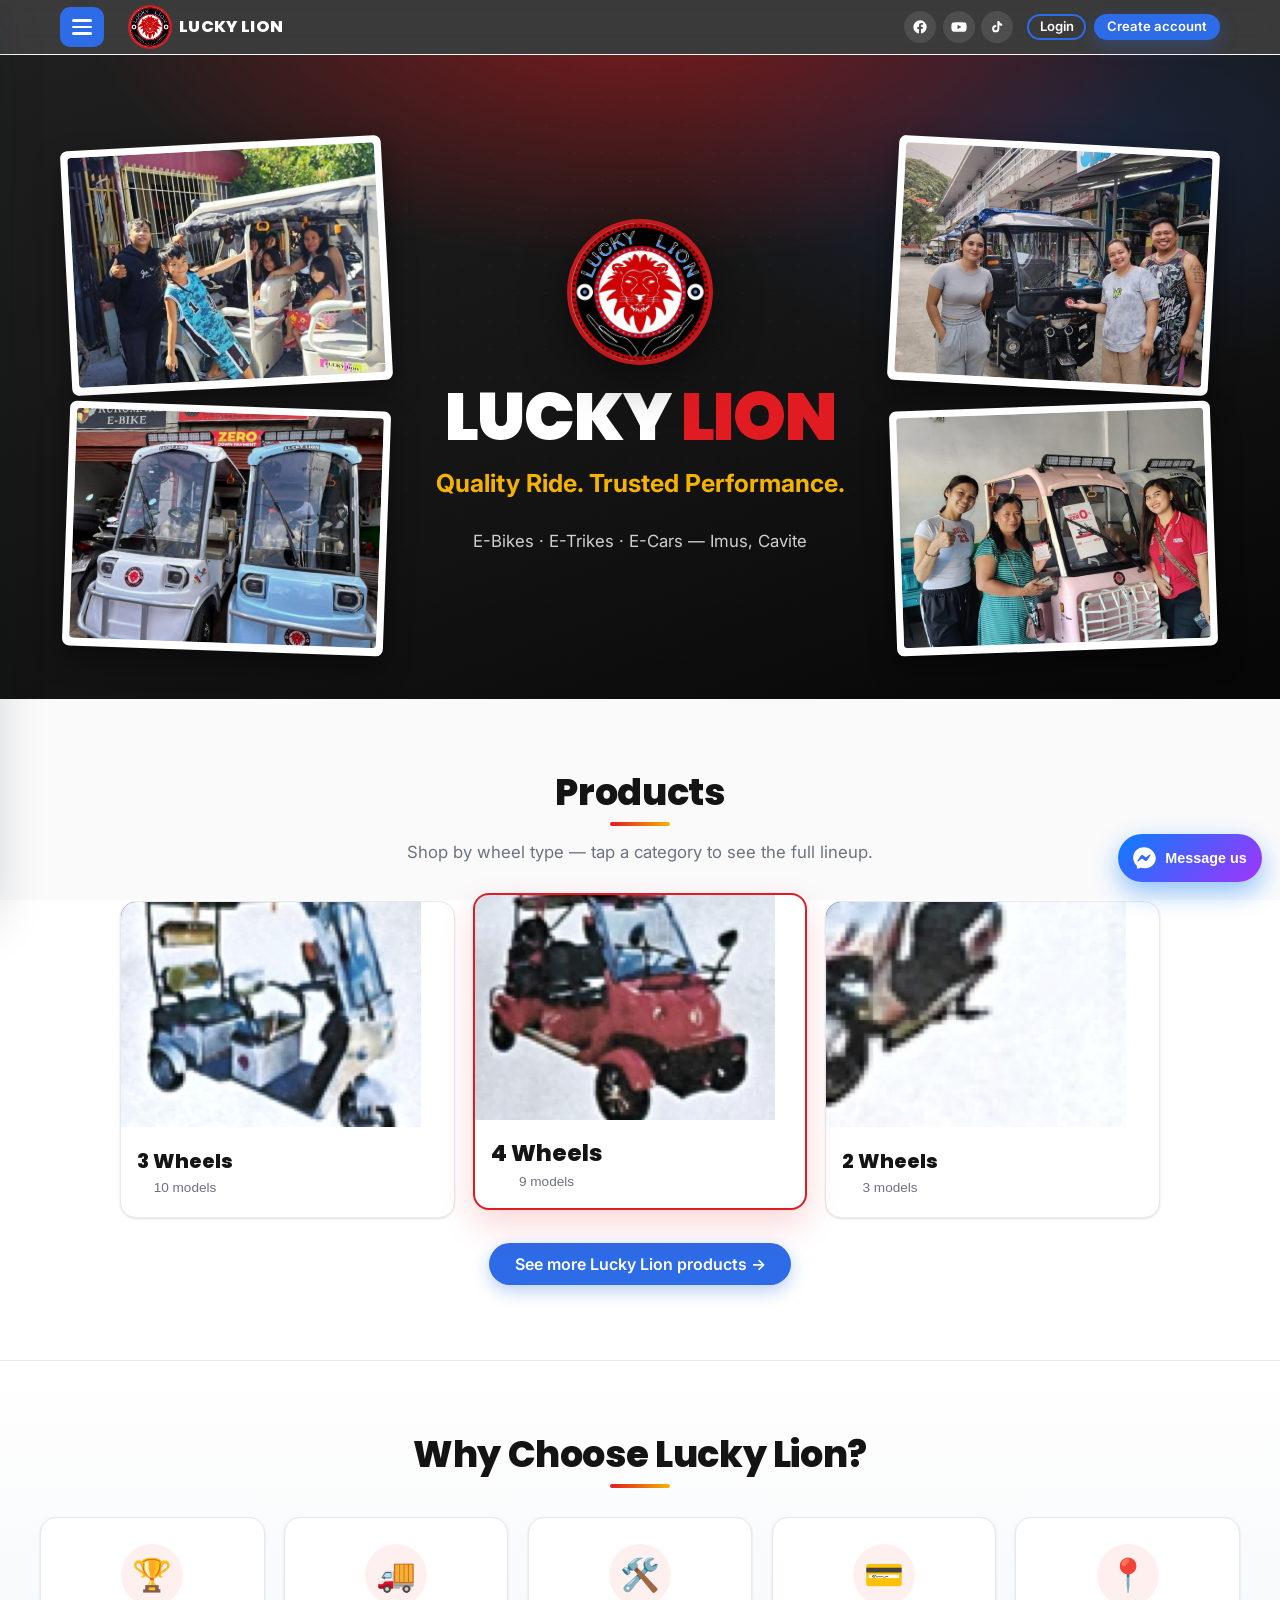
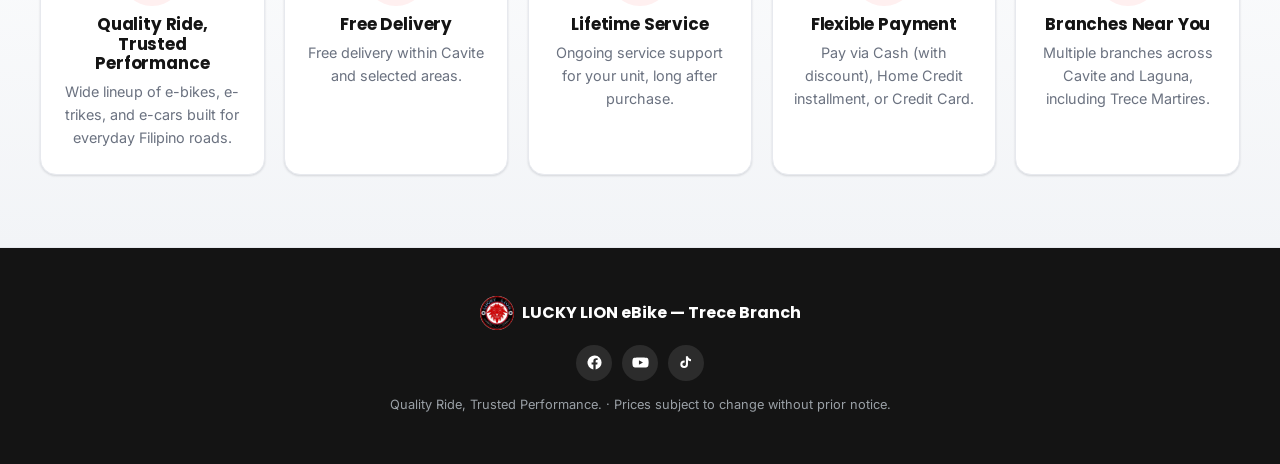
==== commit 44bc276d: "Enhancement batch (Nov 2026): colors, passwords, reviews, reports, repair details, bell - Buttons: d" ====
--- a/index.html
+++ b/index.html
@@ -10,7 +10,7 @@
   <link rel="preconnect" href="https://fonts.googleapis.com" />
   <link rel="preconnect" href="https://fonts.gstatic.com" crossorigin />
   <link href="https://fonts.googleapis.com/css2?family=Inter:wght@400;500;600;700&family=Poppins:wght@600;700;800;900&display=swap" rel="stylesheet" />
-  <link rel="stylesheet" href="css/styles.css?v=20261110a" />
+  <link rel="stylesheet" href="css/styles.css?v=20261115a" />
 </head>
 <body>
   <div id="themeDecor" aria-hidden="true"></div>
@@ -236,11 +236,12 @@
       <form id="signupForm" class="form">
         <label>Full name <input name="name" autocomplete="name" required /></label>
         <label>Username <input name="username" autocomplete="username" required /></label>
-        <label>Password <input name="password" type="password" autocomplete="new-password" required minlength="4" /></label>
+        <label>Password <input name="password" type="password" autocomplete="new-password" required minlength="8" pattern="(?=.*[A-Z])(?=.*\d).{8,}" title="At least 8 characters, with one uppercase letter and one number." /></label>
+        <p class="pw-hint">At least 8 characters, 1 uppercase letter and 1 number.</p>
         <label class="checkbox chk-show"><input type="checkbox" id="signupShowPass" /> Show password</label>
         <div class="grid2">
-          <label>Phone <input name="phone" autocomplete="tel" inputmode="numeric" /></label>
-          <label>Email <input name="email" type="email" autocomplete="email" /></label>
+          <label>Phone <input name="phone" autocomplete="tel" required /></label>
+          <label>Email <input name="email" type="email" autocomplete="email" required /></label>
         </div>
         <label>Address <input name="address" autocomplete="street-address" /></label>
         <label>Nearest branch <select name="branch" id="signupBranch" required>
@@ -262,10 +263,10 @@
   </div>
 
   <script src="js/config.js?v=20260827a"></script>
-  <script src="js/branches.js?v=20261110a"></script>
+  <script src="js/branches.js?v=20260917g"></script>
   <script src="js/themes.js?v=20260827a"></script>
   <script src="js/store.js?v=20260827a"></script>
-  <script src="js/api.js?v=20261110a"></script>
-  <script src="js/app.js?v=20261110a"></script>
+  <script src="js/api.js?v=20261115a"></script>
+  <script src="js/app.js?v=20261115a"></script>
 </body>
 </html>
--- a/css/styles.css
+++ b/css/styles.css
@@ -19,8 +19,7 @@
   --paper: #ffffff;
   --bg: #fafafb;
   --mist: #f2f4f7;
-  --line: #dcdfe6;
-  --divider: #c3c8d2;
+  --line: #e7e9ee;
   --muted: #6b7280;
 
   --shadow-sm: 0 1px 2px rgba(16, 24, 40, .06), 0 1px 3px rgba(16, 24, 40, .08);
@@ -477,6 +476,9 @@
 /* danger (delete) buttons in the models manager */
 .btn.btn-ghost.danger { color: var(--red); border-color: color-mix(in srgb, var(--red) 45%, var(--line)); }
 .btn.btn-ghost.danger:hover { background: var(--red); border-color: var(--red); color: #fff; }
+/* safety net: delete / cancel / remove actions always read red, even if the danger class is missed */
+.btn.var-del, .btn.del-user, .btn.rep-del, .btn.rep-cancel, .btn.del-model, .btn.remove-model { color: var(--red); box-shadow: inset 0 0 0 2px color-mix(in srgb, var(--red) 45%, var(--line)); }
+.btn.var-del:hover, .btn.del-user:hover, .btn.rep-del:hover, .btn.rep-cancel:hover, .btn.del-model:hover, .btn.remove-model:hover { background: var(--red); color: #fff; box-shadow: inset 0 0 0 2px var(--red); }
 /* soft-deleted models: restorable list under the manager */
 .deleted-models { margin-top: 1rem; border: 1px dashed var(--line); border-radius: var(--r-sm); background: var(--mist); }
 .deleted-models > summary { cursor: pointer; padding: .7rem .9rem; font-weight: 600; color: var(--muted); list-style: none; }
@@ -493,7 +495,7 @@
 @media (max-width: 780px) { .poster-tool { grid-template-columns: 1fr; } }
 .poster-preview { background: var(--mist); border: 1px solid var(--line); border-radius: var(--r); padding: .8rem; }
 .poster-preview canvas { width: 100%; height: auto; display: block; border-radius: 10px; box-shadow: var(--shadow); background: #f4f5f7; }
-.form-group-title { font-size: .72rem; font-weight: 800; letter-spacing: .08em; text-transform: uppercase; color: var(--muted); margin: .6rem 0 -.15rem; padding-top: .5rem; border-top: 2px solid var(--divider); }
+.form-group-title { font-size: .72rem; font-weight: 800; letter-spacing: .08em; text-transform: uppercase; color: var(--muted); margin: .6rem 0 -.15rem; padding-top: .5rem; border-top: 1px solid var(--line); }
 .form-group-title:first-child { border-top: 0; padding-top: 0; margin-top: 0; }
 .form-group-title .fg-note { font-weight: 600; letter-spacing: 0; text-transform: none; color: var(--muted); opacity: .8; }
 .poster-tool textarea { resize: vertical; }
@@ -633,7 +635,7 @@
 .panel-title { font-size: 1.4rem; font-weight: 800; margin-bottom: .3rem; }
 .panel-sub { color: var(--muted); margin: 0 0 1.2rem; font-size: .9rem; }
 .tip-cat { margin-bottom: 1.4rem; }
-.tip-cat h4 { color: var(--red); font-size: 1.05rem; margin-bottom: .5rem; }
+.tip-cat h4 { color: var(--ink); font-size: 1.05rem; margin-bottom: .5rem; }
 .tip-cat ul { margin: 0; padding-left: 1.15rem; }
 .tip-cat li { margin-bottom: .45rem; }
 .banner { background: #fff8e6; border: 1px solid #f2d488; color: #8a5a00; border-radius: var(--r-sm); padding: .85rem 1rem; font-size: .87rem; margin-bottom: 1.2rem; }
@@ -692,14 +694,7 @@
 .acc .acc-body { padding: 0 1rem 1rem; }
 
 /* customer units (add/remove) */
-.units-block { margin-top: .7rem; padding-top: .7rem; border-top: 2px solid var(--divider); }
-/* #8: the add-unit form sits in its own bordered, collapsible card, separate from the units list */
-.add-unit-card { margin-top: .7rem; border: 1px solid var(--divider); border-radius: 10px; background: var(--mist, #f7f8fa); overflow: hidden; }
-.add-unit-card > summary { list-style: none; cursor: pointer; display: flex; align-items: center; justify-content: space-between; gap: .5rem; padding: .6rem .8rem; font-weight: 700; font-size: .9rem; }
-.add-unit-card > summary::-webkit-details-marker { display: none; }
-.add-unit-card > summary .acc-chev { transition: transform .18s var(--ease, ease); }
-.add-unit-card[open] > summary .acc-chev { transform: rotate(180deg); }
-.add-unit-card .add-unit { padding: 0 .8rem .8rem; margin-top: 0; }
+.units-block { margin-top: .7rem; padding-top: .7rem; border-top: 1px solid var(--line); }
 .unit-row { display: flex; align-items: center; justify-content: space-between; gap: .5rem; background: var(--mist); border-radius: 8px; padding: .35rem .3rem .35rem .7rem; margin-bottom: .35rem; font-size: .9rem; }
 .unit-x { border: 0; background: transparent; color: var(--muted); font-size: 1.2rem; line-height: 1; cursor: pointer; width: 26px; height: 26px; border-radius: 6px; }
 .unit-x:hover { background: var(--red); color: #fff; }
@@ -1618,22 +1613,34 @@
 .mnt-article .article-maint img{max-width:100%;height:auto}
 .mnt-article .article-maint p{margin:.5rem 0}
 
-/* ===== Trash Bin + Activity Log (item 2) ===== */
-.trash-h{color:var(--muted);margin:0 0 1rem;font-size:.92rem}
-.trash-setup{background:var(--accent-soft);border:1px solid var(--line);border-radius:var(--r-sm);padding:1rem 1.1rem;color:var(--ink)}
-.trash-setup strong{display:block;margin-bottom:.3rem}
-.trash-setup code{background:var(--mist);padding:.1rem .35rem;border-radius:6px;font-size:.9em}
-.trash-row{display:flex;align-items:center;justify-content:space-between;gap:1rem;flex-wrap:wrap;
-  background:var(--paper);border:1px solid var(--line);border-radius:var(--r-sm);padding:.75rem .9rem;margin-bottom:.55rem;box-shadow:var(--shadow-sm)}
-.tr-main{display:flex;align-items:center;gap:.7rem;min-width:0}
-.tr-ic{font-size:1.4rem;flex:0 0 auto}
-.tr-label{font-weight:600;color:var(--ink);word-break:break-word}
-.tr-when{font-size:.82rem;color:var(--muted);margin-top:.1rem}
-.tr-actions{display:flex;gap:.5rem;flex:0 0 auto}
-.act-list{display:flex;flex-direction:column;gap:.1rem}
-.act-row{display:flex;align-items:flex-start;gap:.7rem;padding:.6rem .4rem;border-bottom:1px solid var(--line)}
-.act-row:last-child{border-bottom:0}
-.act-ic{font-size:1.1rem;flex:0 0 auto;width:1.6rem;text-align:center}
-.act-main{min-width:0}
-.act-text{color:var(--ink);word-break:break-word}
-.act-when{font-size:.8rem;color:var(--muted);margin-top:.1rem}
+/* ---- Nov-2026 enhancements ---- */
+/* password hint + auto/manual temp-password toggle (staff create user) */
+.pw-hint { color: var(--muted); font-size: .72rem; margin: .3rem 0 0; }
+.pw-field { display: flex; flex-direction: column; gap: .35rem; }
+.pw-field-label { font-weight: 600; font-size: .85rem; }
+.pw-mode { display: flex; gap: 1.1rem; flex-wrap: wrap; }
+.pw-mode .checkbox { font-weight: 500; }
+.pw-auto { display: flex; gap: .4rem; align-items: stretch; }
+.pw-auto input { flex: 1 1 auto; min-width: 0; font-family: ui-monospace, Menlo, monospace; letter-spacing: 1px; font-weight: 600; }
+.pw-copied { color: #16a34a; font-size: .72rem; margin: .2rem 0 0; }
+/* "Other…" spec text input shown when a motor/battery dropdown picks Other */
+.spec-other { margin-top: .35rem; }
+/* star rating (customer review) */
+.stars { display: inline-flex; gap: .15rem; font-size: 1.35rem; line-height: 1; }
+.stars .star { cursor: pointer; color: #d6d8de; background: none; border: 0; padding: 0; transition: color .12s var(--ease), transform .12s var(--ease); }
+.stars .star.on { color: #f5b301; }
+.stars .star:hover { transform: scale(1.15); }
+.stars.ro .star { cursor: default; font-size: 1.05rem; }
+.review-box { border: 1px solid var(--line); border-radius: var(--r); padding: .75rem .9rem; margin-top: .6rem; background: var(--mist); }
+.review-box h5 { margin: 0 0 .4rem; font-size: .9rem; }
+.review-done { color: #16a34a; font-weight: 600; font-size: .82rem; }
+.review-ro { margin-top: .5rem; }
+.review-ro .r-cmt { color: var(--muted); font-size: .85rem; margin-top: .25rem; }
+/* export menu (reports) */
+.export-wrap { position: relative; display: inline-block; }
+.export-menu { position: absolute; right: 0; top: calc(100% + 6px); background: #fff; border: 1px solid var(--line); border-radius: var(--r); box-shadow: var(--shadow); padding: .35rem; min-width: 150px; z-index: 40; }
+.export-menu button { display: block; width: 100%; text-align: left; background: none; border: 0; padding: .5rem .65rem; border-radius: var(--r-sm); cursor: pointer; font: inherit; }
+.export-menu button:hover { background: var(--accent-soft); color: var(--accent-dark); }
+/* reviews board (admin) */
+.reviews-filters { display: flex; gap: .8rem; flex-wrap: wrap; align-items: end; margin-bottom: .9rem; }
+.rev-stars { color: #f5b301; white-space: nowrap; }
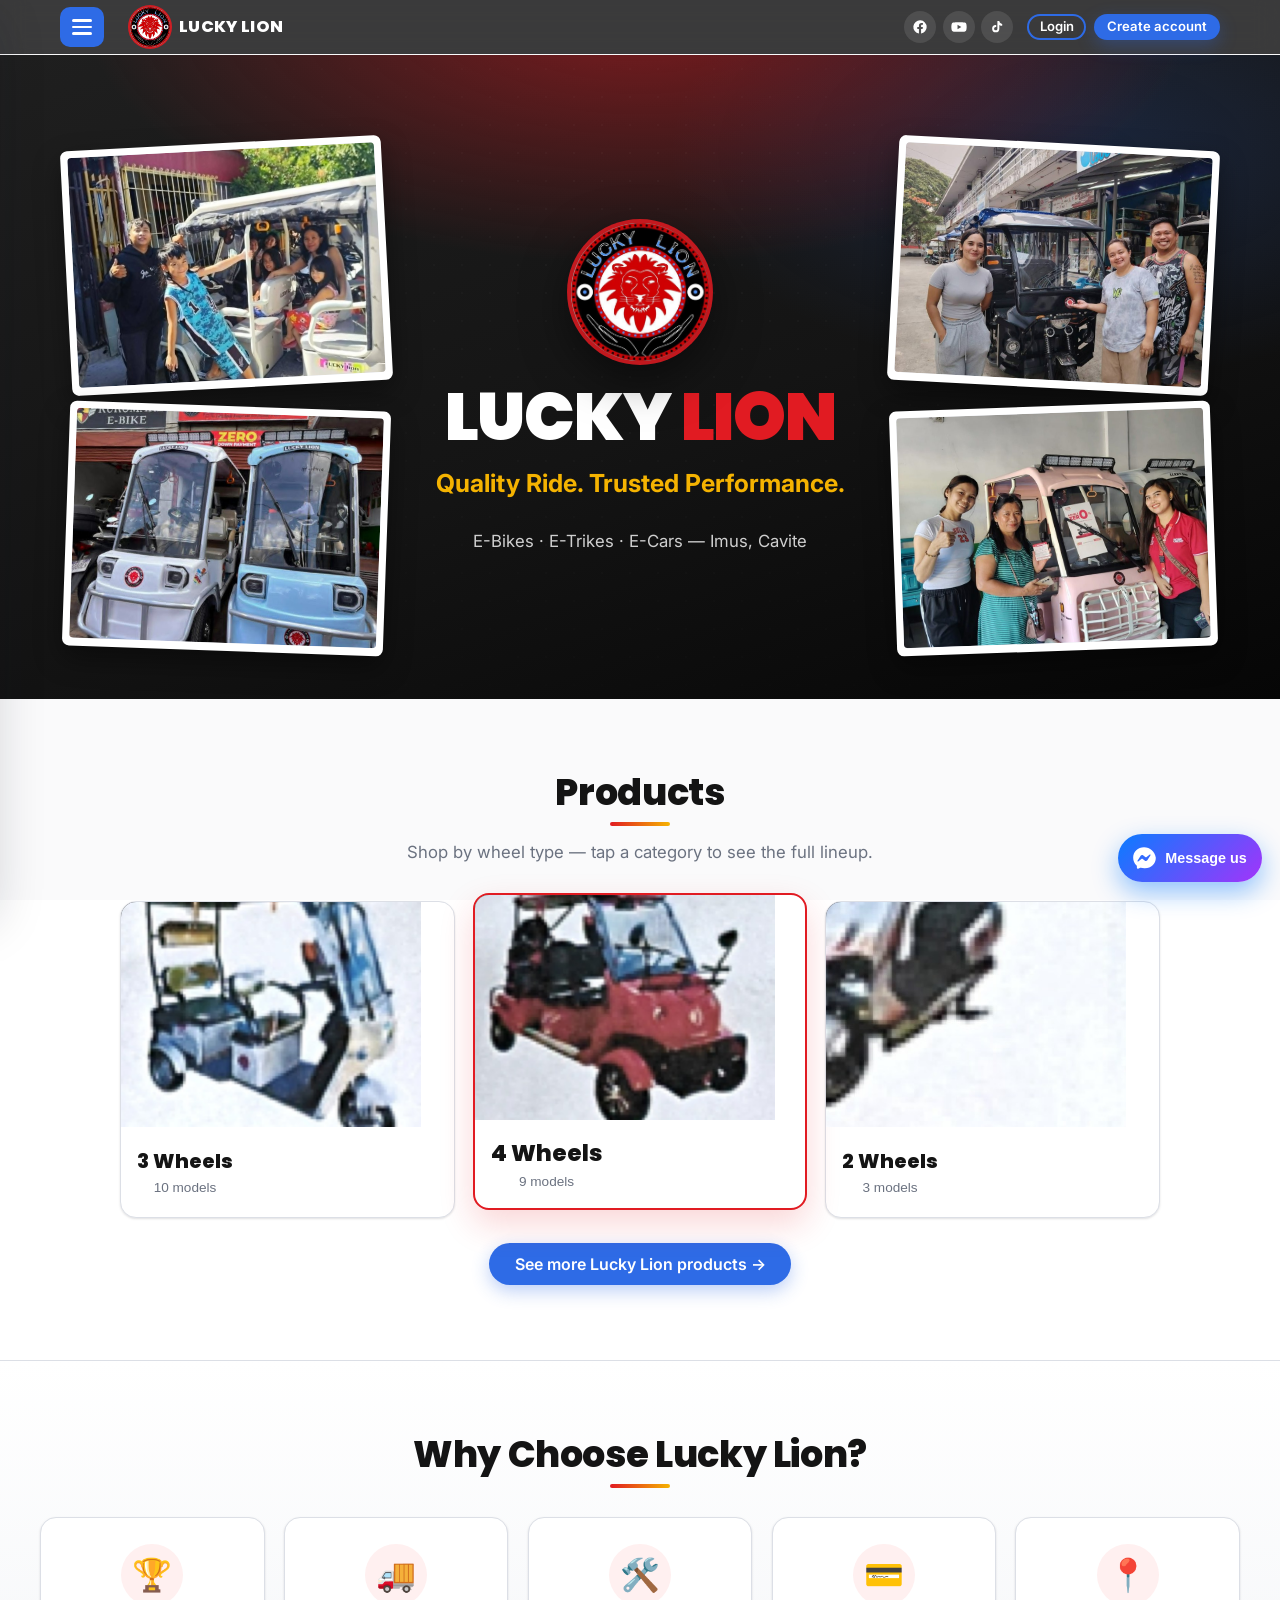
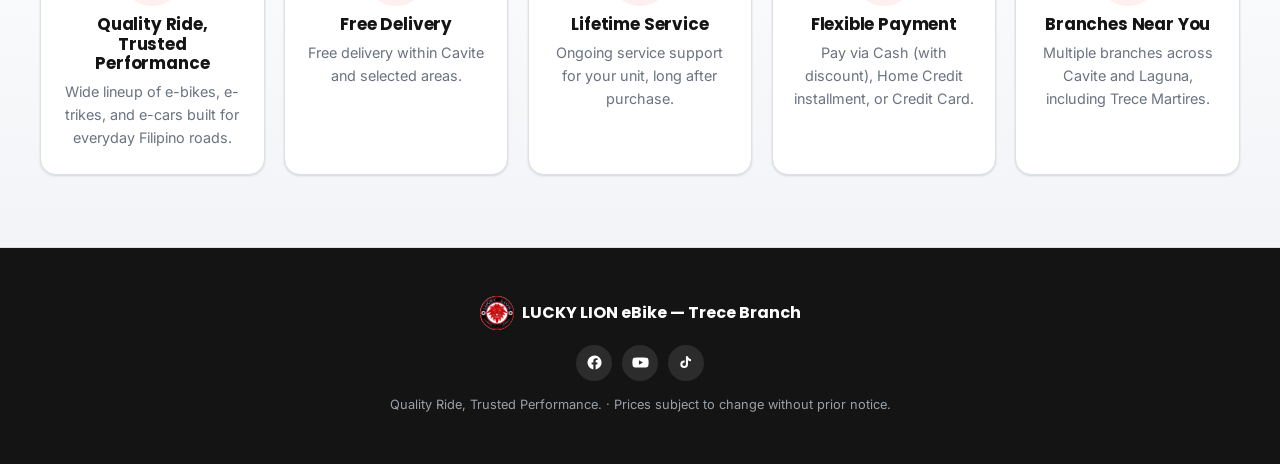
==== commit ee378870: "Merge admin-QA batch (9 items + Trash Bin + Activity Log) into main Brings changes/admin-fixes (f58f" ====
--- a/index.html
+++ b/index.html
@@ -10,7 +10,7 @@
   <link rel="preconnect" href="https://fonts.googleapis.com" />
   <link rel="preconnect" href="https://fonts.gstatic.com" crossorigin />
   <link href="https://fonts.googleapis.com/css2?family=Inter:wght@400;500;600;700&family=Poppins:wght@600;700;800;900&display=swap" rel="stylesheet" />
-  <link rel="stylesheet" href="css/styles.css?v=20261115a" />
+  <link rel="stylesheet" href="css/styles.css?v=20261119c" />
 </head>
 <body>
   <div id="themeDecor" aria-hidden="true"></div>
@@ -213,7 +213,6 @@
         <p class="form-error hidden" id="loginError"></p>
         <button type="submit" class="btn btn-primary full">Login</button>
       </form>
-      <p class="demo-hint">Demo — customer: <code>user / user123</code> · staff: <code>staff / staff123</code> · admin: <code>admin / admin123</code></p>
     </div>
   </div>
 
@@ -240,8 +239,8 @@
         <p class="pw-hint">At least 8 characters, 1 uppercase letter and 1 number.</p>
         <label class="checkbox chk-show"><input type="checkbox" id="signupShowPass" /> Show password</label>
         <div class="grid2">
-          <label>Phone <input name="phone" autocomplete="tel" required /></label>
-          <label>Email <input name="email" type="email" autocomplete="email" required /></label>
+          <label>Phone <input name="phone" autocomplete="tel" inputmode="numeric" /></label>
+          <label>Email <input name="email" type="email" autocomplete="email" /></label>
         </div>
         <label>Address <input name="address" autocomplete="street-address" /></label>
         <label>Nearest branch <select name="branch" id="signupBranch" required>
@@ -263,10 +262,10 @@
   </div>
 
   <script src="js/config.js?v=20260827a"></script>
-  <script src="js/branches.js?v=20260917g"></script>
+  <script src="js/branches.js?v=20261119c"></script>
   <script src="js/themes.js?v=20260827a"></script>
   <script src="js/store.js?v=20260827a"></script>
-  <script src="js/api.js?v=20261115a"></script>
-  <script src="js/app.js?v=20261115a"></script>
+  <script src="js/api.js?v=20261119c"></script>
+  <script src="js/app.js?v=20261119c"></script>
 </body>
 </html>
--- a/css/styles.css
+++ b/css/styles.css
@@ -19,7 +19,8 @@
   --paper: #ffffff;
   --bg: #fafafb;
   --mist: #f2f4f7;
-  --line: #e7e9ee;
+  --line: #dcdfe6;
+  --divider: #c3c8d2;
   --muted: #6b7280;
 
   --shadow-sm: 0 1px 2px rgba(16, 24, 40, .06), 0 1px 3px rgba(16, 24, 40, .08);
@@ -495,7 +496,7 @@
 @media (max-width: 780px) { .poster-tool { grid-template-columns: 1fr; } }
 .poster-preview { background: var(--mist); border: 1px solid var(--line); border-radius: var(--r); padding: .8rem; }
 .poster-preview canvas { width: 100%; height: auto; display: block; border-radius: 10px; box-shadow: var(--shadow); background: #f4f5f7; }
-.form-group-title { font-size: .72rem; font-weight: 800; letter-spacing: .08em; text-transform: uppercase; color: var(--muted); margin: .6rem 0 -.15rem; padding-top: .5rem; border-top: 1px solid var(--line); }
+.form-group-title { font-size: .72rem; font-weight: 800; letter-spacing: .08em; text-transform: uppercase; color: var(--muted); margin: .6rem 0 -.15rem; padding-top: .5rem; border-top: 2px solid var(--divider); }
 .form-group-title:first-child { border-top: 0; padding-top: 0; margin-top: 0; }
 .form-group-title .fg-note { font-weight: 600; letter-spacing: 0; text-transform: none; color: var(--muted); opacity: .8; }
 .poster-tool textarea { resize: vertical; }
@@ -694,7 +695,14 @@
 .acc .acc-body { padding: 0 1rem 1rem; }
 
 /* customer units (add/remove) */
-.units-block { margin-top: .7rem; padding-top: .7rem; border-top: 1px solid var(--line); }
+.units-block { margin-top: .7rem; padding-top: .7rem; border-top: 2px solid var(--divider); }
+/* #8: the add-unit form sits in its own bordered, collapsible card, separate from the units list */
+.add-unit-card { margin-top: .7rem; border: 1px solid var(--divider); border-radius: 10px; background: var(--mist, #f7f8fa); overflow: hidden; }
+.add-unit-card > summary { list-style: none; cursor: pointer; display: flex; align-items: center; justify-content: space-between; gap: .5rem; padding: .6rem .8rem; font-weight: 700; font-size: .9rem; }
+.add-unit-card > summary::-webkit-details-marker { display: none; }
+.add-unit-card > summary .acc-chev { transition: transform .18s var(--ease, ease); }
+.add-unit-card[open] > summary .acc-chev { transform: rotate(180deg); }
+.add-unit-card .add-unit { padding: 0 .8rem .8rem; margin-top: 0; }
 .unit-row { display: flex; align-items: center; justify-content: space-between; gap: .5rem; background: var(--mist); border-radius: 8px; padding: .35rem .3rem .35rem .7rem; margin-bottom: .35rem; font-size: .9rem; }
 .unit-x { border: 0; background: transparent; color: var(--muted); font-size: 1.2rem; line-height: 1; cursor: pointer; width: 26px; height: 26px; border-radius: 6px; }
 .unit-x:hover { background: var(--red); color: #fff; }
@@ -1644,3 +1652,22 @@
 /* reviews board (admin) */
 .reviews-filters { display: flex; gap: .8rem; flex-wrap: wrap; align-items: end; margin-bottom: .9rem; }
 .rev-stars { color: #f5b301; white-space: nowrap; }
+/* ===== Trash Bin + Activity Log (item 2) ===== */
+.trash-h{color:var(--muted);margin:0 0 1rem;font-size:.92rem}
+.trash-setup{background:var(--accent-soft);border:1px solid var(--line);border-radius:var(--r-sm);padding:1rem 1.1rem;color:var(--ink)}
+.trash-setup strong{display:block;margin-bottom:.3rem}
+.trash-setup code{background:var(--mist);padding:.1rem .35rem;border-radius:6px;font-size:.9em}
+.trash-row{display:flex;align-items:center;justify-content:space-between;gap:1rem;flex-wrap:wrap;
+  background:var(--paper);border:1px solid var(--line);border-radius:var(--r-sm);padding:.75rem .9rem;margin-bottom:.55rem;box-shadow:var(--shadow-sm)}
+.tr-main{display:flex;align-items:center;gap:.7rem;min-width:0}
+.tr-ic{font-size:1.4rem;flex:0 0 auto}
+.tr-label{font-weight:600;color:var(--ink);word-break:break-word}
+.tr-when{font-size:.82rem;color:var(--muted);margin-top:.1rem}
+.tr-actions{display:flex;gap:.5rem;flex:0 0 auto}
+.act-list{display:flex;flex-direction:column;gap:.1rem}
+.act-row{display:flex;align-items:flex-start;gap:.7rem;padding:.6rem .4rem;border-bottom:1px solid var(--line)}
+.act-row:last-child{border-bottom:0}
+.act-ic{font-size:1.1rem;flex:0 0 auto;width:1.6rem;text-align:center}
+.act-main{min-width:0}
+.act-text{color:var(--ink);word-break:break-word}
+.act-when{font-size:.8rem;color:var(--muted);margin-top:.1rem}
